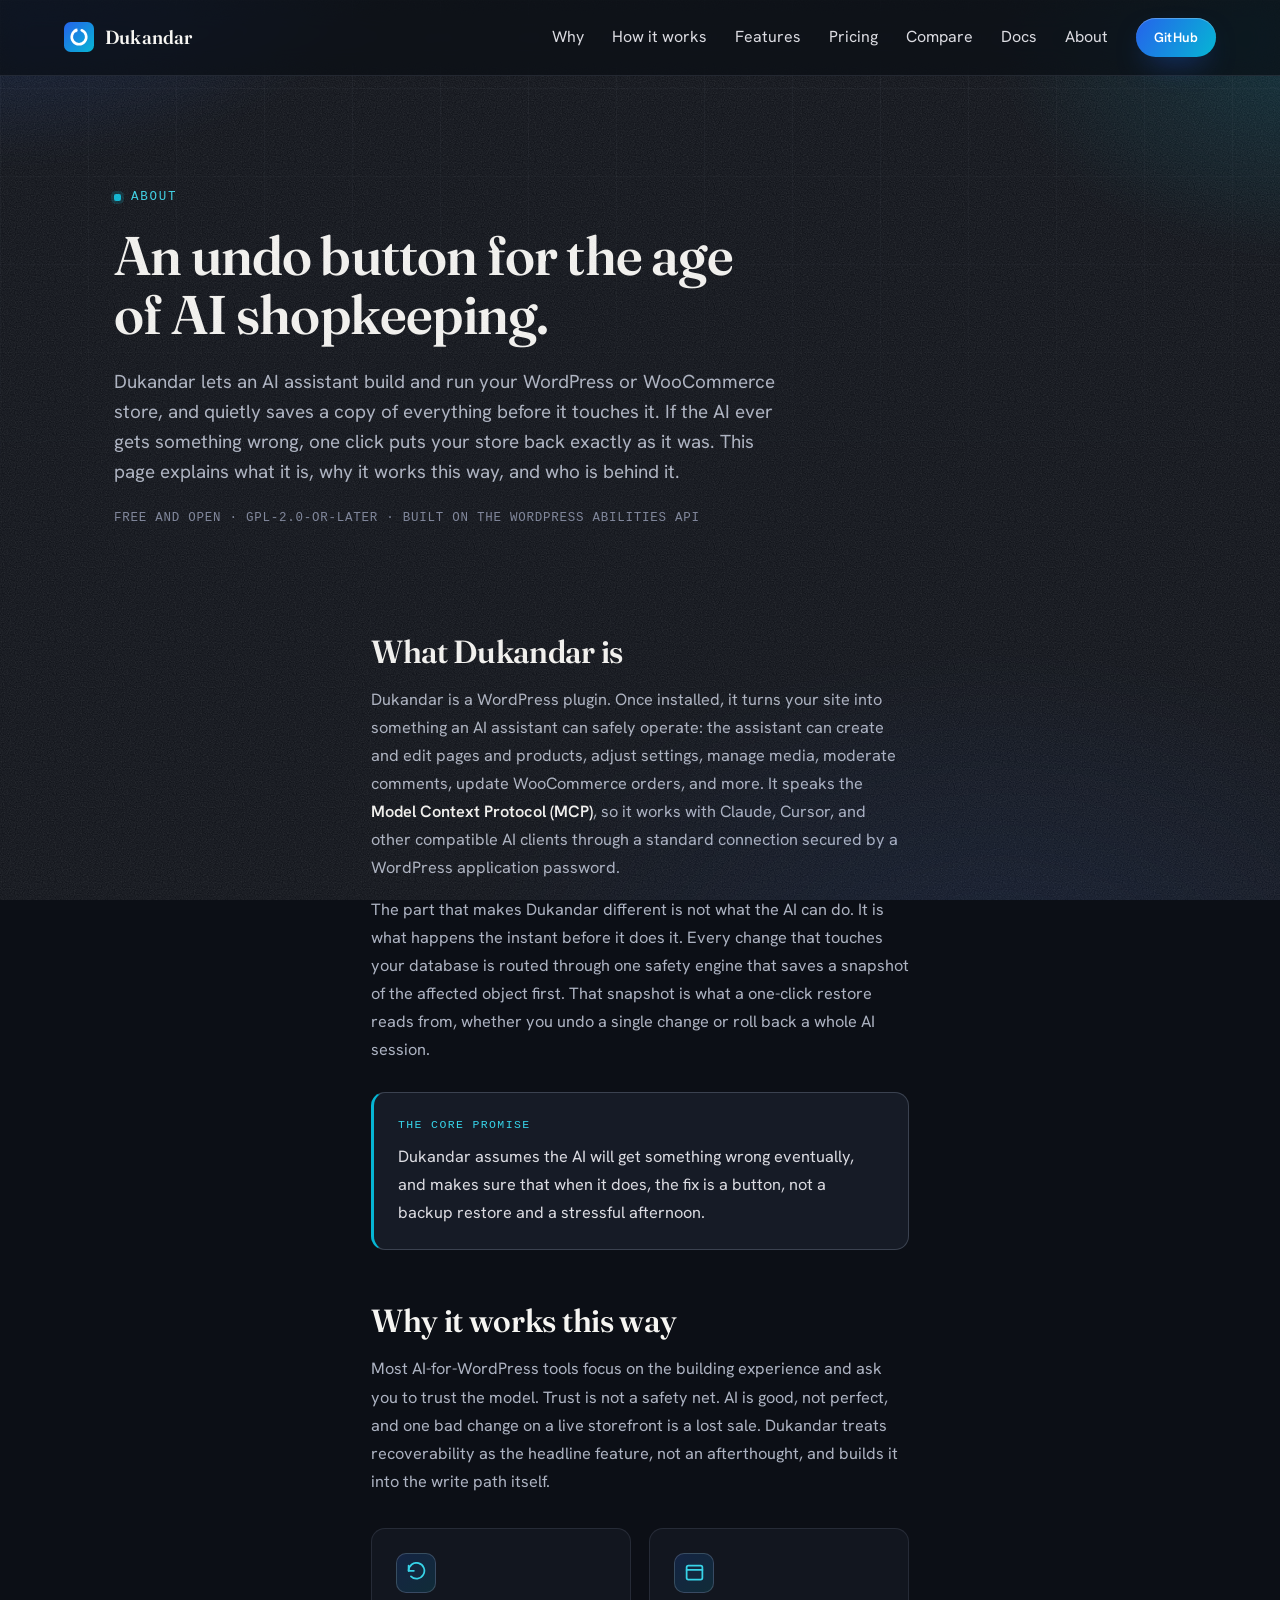
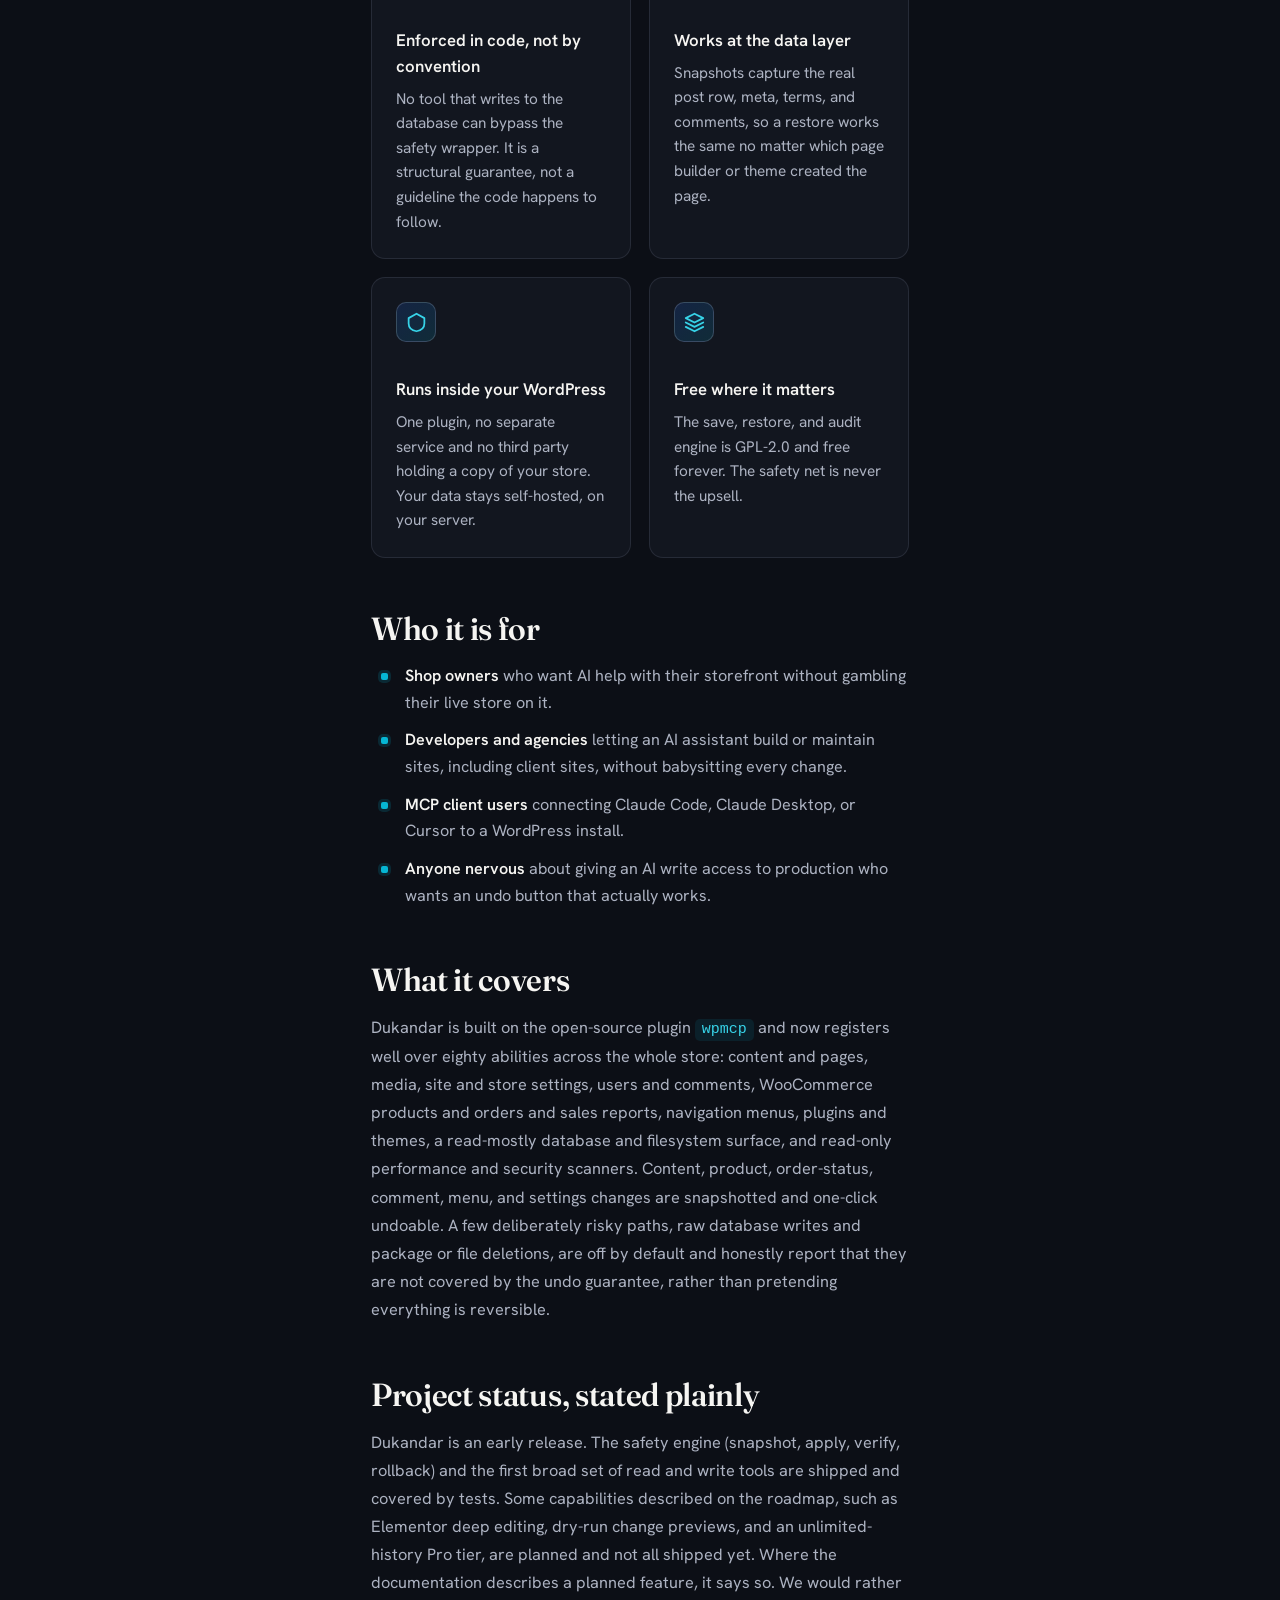
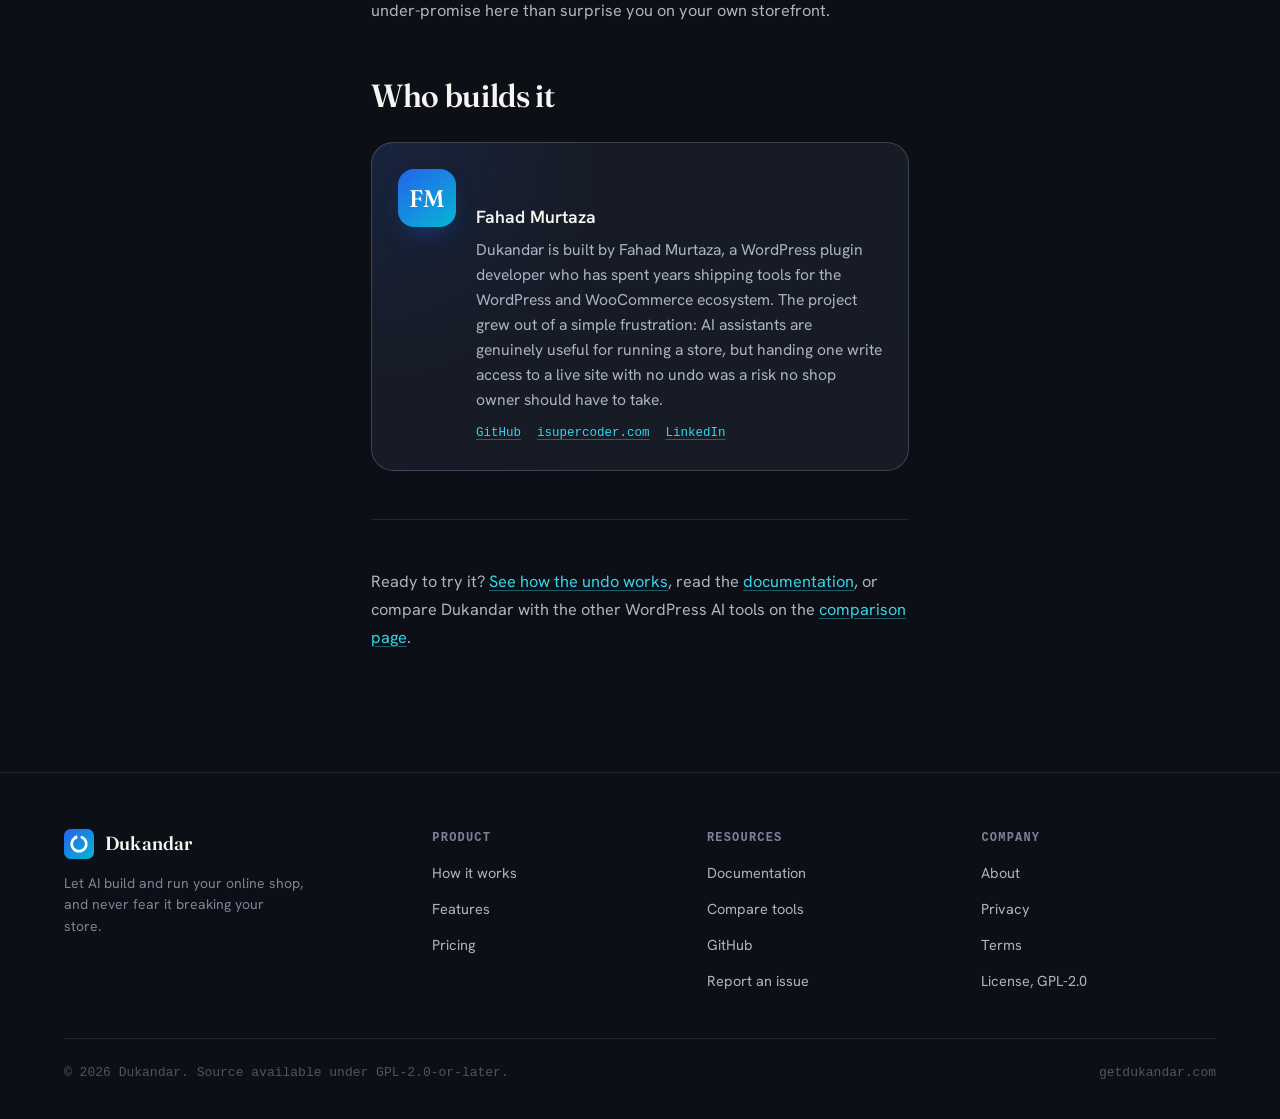
==== about.html @ f00daf23 "feat(site): favicons, og-image, about page, brand og template, per-page meta" ====
<!doctype html>
<html lang="en">
<head>
<meta charset="utf-8">
<meta name="viewport" content="width=device-width, initial-scale=1">
<meta name="author" content="Fahad Murtaza">

<!-- SEO -->
<title>About Dukandar: an undoable AI assistant for WordPress and WooCommerce</title>
<meta name="description" content="What Dukandar is, why it exists, and who builds it. Dukandar lets an AI assistant run your WordPress or WooCommerce store while saving a copy of everything before it changes, so any change can be undone with one click.">
<meta name="keywords" content="about Dukandar, wpmcp, Fahad Murtaza, safe AI for WordPress, WooCommerce AI plugin, MCP WordPress, undoable AI changes">
<link rel="canonical" href="https://getdukandar.com/about.html">

<!-- Favicons -->
<link rel="icon" href="/favicon.svg" type="image/svg+xml">
<link rel="icon" type="image/png" sizes="32x32" href="/favicon-32.png">
<link rel="icon" href="/favicon.ico" sizes="any">
<link rel="apple-touch-icon" href="/apple-touch-icon.png">
<meta name="theme-color" content="#0c0f16">

<!-- Open Graph -->
<meta property="og:type" content="website">
<meta property="og:url" content="https://getdukandar.com/about.html">
<meta property="og:title" content="About Dukandar">
<meta property="og:description" content="What Dukandar is, why it exists, and who builds it. An AI assistant for WordPress and WooCommerce with a one-click undo built into the core.">
<meta property="og:image" content="https://getdukandar.com/og-image.png">
<meta property="og:image:secure_url" content="https://getdukandar.com/og-image.png">
<meta property="og:image:width" content="1200">
<meta property="og:image:height" content="630">
<meta property="og:image:type" content="image/png">
<meta property="og:image:alt" content="Dukandar, let AI run your shop and undo anything it breaks">
<meta property="og:site_name" content="Dukandar">
<meta property="og:locale" content="en_US">

<!-- Twitter Card -->
<meta name="twitter:card" content="summary_large_image">
<meta name="twitter:title" content="About Dukandar">
<meta name="twitter:description" content="An AI assistant for WordPress and WooCommerce with a one-click undo built into the core. Free and open, GPL-2.0.">
<meta name="twitter:image" content="https://getdukandar.com/og-image.png">
<meta name="twitter:image:alt" content="About Dukandar">

<link rel="stylesheet" href="assets/css/fonts.css">
<link rel="stylesheet" href="assets/css/brand.css">
<link rel="stylesheet" href="assets/css/base.css">
<link rel="stylesheet" href="assets/css/site.css">
<link rel="stylesheet" href="assets/css/pages.css">
<link rel="stylesheet" href="assets/css/logo.css">
</head>
<body>
<a class="skip-link" href="#main">Skip to content</a>
<div class="atmosphere" aria-hidden="true"><div class="grid-overlay"></div></div>

<header class="site-header">
  <div class="site-header-inner">
    <a class="brand-mark logo-animated" href="index.html" aria-label="Dukandar home">
      <svg class="logo-mark" viewBox="0 0 256 256" fill="none" xmlns="http://www.w3.org/2000/svg" role="img" aria-hidden="true">
        <defs>
          <linearGradient id="hmarkA" x1="0" y1="0" x2="256" y2="256" gradientUnits="userSpaceOnUse">
            <stop offset="0" stop-color="#2563EB"/>
            <stop offset="1" stop-color="#06B6D4"/>
          </linearGradient>
        </defs>
        <rect width="256" height="256" rx="56" fill="url(#hmarkA)"/>
        <g class="logo-ring" stroke="#FFFFFF" stroke-width="22" stroke-linecap="round" fill="none">
          <path d="M151.2 70.5 A62 62 0 1 1 104.8 70.5"/>
        </g>
        <path class="logo-arrow" d="M80 70.5 L110 52 L110 89 Z" fill="#FFFFFF"/>
      </svg>
      <span data-brand-name>Dukandar</span>
    </a>

    <button class="nav-toggle" aria-label="Toggle menu" aria-expanded="false">
      <svg viewBox="0 0 24 24" fill="none" stroke="currentColor" stroke-width="2" stroke-linecap="round"><path d="M3 6h18M3 12h18M3 18h18"/></svg>
    </button>

    <nav class="nav-links" aria-label="Primary">
      <a href="index.html#problem">Why</a>
      <a href="index.html#how-it-works">How it works</a>
      <a href="index.html#features">Features</a>
      <a href="index.html#pricing">Pricing</a>
      <a href="dukandar-vs-other-wp-mcp-tools.html">Compare</a>
      <a href="docs.html">Docs</a>
      <a href="about.html" aria-current="page">About</a>
      <a class="btn btn-primary btn-sm" href="https://github.com/fahdi/wpmcp" data-brand-github>GitHub</a>
    </nav>
  </div>
</header>

<main id="main">
  <div class="page-hero">
    <span class="eyebrow">About</span>
    <h1>An undo button for the age of AI shopkeeping.</h1>
    <p class="lede">Dukandar lets an AI assistant build and run your WordPress or WooCommerce store, and quietly saves a copy of everything before it touches it. If the AI ever gets something wrong, one click puts your store back exactly as it was. This page explains what it is, why it works this way, and who is behind it.</p>
    <p class="meta">Free and open &middot; GPL-2.0-or-later &middot; Built on the WordPress Abilities API</p>
  </div>

  <div class="prose">
    <h2>What Dukandar is</h2>
    <p>Dukandar is a WordPress plugin. Once installed, it turns your site into something an AI assistant can safely operate: the assistant can create and edit pages and products, adjust settings, manage media, moderate comments, update WooCommerce orders, and more. It speaks the <strong>Model Context Protocol (MCP)</strong>, so it works with Claude, Cursor, and other compatible AI clients through a standard connection secured by a WordPress application password.</p>
    <p>The part that makes Dukandar different is not what the AI can do. It is what happens the instant before it does it. Every change that touches your database is routed through one safety engine that saves a snapshot of the affected object first. That snapshot is what a one-click restore reads from, whether you undo a single change or roll back a whole AI session.</p>

    <div class="callout">
      <p class="callout-label">The core promise</p>
      <p>Dukandar assumes the AI will get something wrong eventually, and makes sure that when it does, the fix is a button, not a backup restore and a stressful afternoon.</p>
    </div>

    <h2>Why it works this way</h2>
    <p>Most AI-for-WordPress tools focus on the building experience and ask you to trust the model. Trust is not a safety net. AI is good, not perfect, and one bad change on a live storefront is a lost sale. Dukandar treats recoverability as the headline feature, not an afterthought, and builds it into the write path itself.</p>

    <div class="about-cards">
      <article class="about-card">
        <div class="ac-icon"><svg viewBox="0 0 24 24" fill="none" stroke="currentColor" stroke-width="2" stroke-linecap="round" stroke-linejoin="round"><path d="M3 10a9 9 0 1 1 2.64 6.36"/><path d="M3 4v6h6"/></svg></div>
        <h3>Enforced in code, not by convention</h3>
        <p>No tool that writes to the database can bypass the safety wrapper. It is a structural guarantee, not a guideline the code happens to follow.</p>
      </article>
      <article class="about-card">
        <div class="ac-icon"><svg viewBox="0 0 24 24" fill="none" stroke="currentColor" stroke-width="2" stroke-linecap="round" stroke-linejoin="round"><rect x="3" y="4" width="18" height="16" rx="2"/><path d="M3 9h18"/></svg></div>
        <h3>Works at the data layer</h3>
        <p>Snapshots capture the real post row, meta, terms, and comments, so a restore works the same no matter which page builder or theme created the page.</p>
      </article>
      <article class="about-card">
        <div class="ac-icon"><svg viewBox="0 0 24 24" fill="none" stroke="currentColor" stroke-width="2" stroke-linecap="round" stroke-linejoin="round"><path d="M12 2 3 7v6c0 5 4 8 9 9 5-1 9-4 9-9V7z"/></svg></div>
        <h3>Runs inside your WordPress</h3>
        <p>One plugin, no separate service and no third party holding a copy of your store. Your data stays self-hosted, on your server.</p>
      </article>
      <article class="about-card">
        <div class="ac-icon"><svg viewBox="0 0 24 24" fill="none" stroke="currentColor" stroke-width="2" stroke-linecap="round" stroke-linejoin="round"><path d="M12 2 2 7l10 5 10-5-10-5z"/><path d="M2 17l10 5 10-5"/><path d="M2 12l10 5 10-5"/></svg></div>
        <h3>Free where it matters</h3>
        <p>The save, restore, and audit engine is GPL-2.0 and free forever. The safety net is never the upsell.</p>
      </article>
    </div>

    <h2>Who it is for</h2>
    <ul class="bullets">
      <li><strong>Shop owners</strong> who want AI help with their storefront without gambling their live store on it.</li>
      <li><strong>Developers and agencies</strong> letting an AI assistant build or maintain sites, including client sites, without babysitting every change.</li>
      <li><strong>MCP client users</strong> connecting Claude Code, Claude Desktop, or Cursor to a WordPress install.</li>
      <li><strong>Anyone nervous</strong> about giving an AI write access to production who wants an undo button that actually works.</li>
    </ul>

    <h2>What it covers</h2>
    <p>Dukandar is built on the open-source plugin <code data-brand-plugin-slug>wpmcp</code> and now registers well over eighty abilities across the whole store: content and pages, media, site and store settings, users and comments, WooCommerce products and orders and sales reports, navigation menus, plugins and themes, a read-mostly database and filesystem surface, and read-only performance and security scanners. Content, product, order-status, comment, menu, and settings changes are snapshotted and one-click undoable. A few deliberately risky paths, raw database writes and package or file deletions, are off by default and honestly report that they are not covered by the undo guarantee, rather than pretending everything is reversible.</p>

    <h2>Project status, stated plainly</h2>
    <p>Dukandar is an early release. The safety engine (snapshot, apply, verify, rollback) and the first broad set of read and write tools are shipped and covered by tests. Some capabilities described on the roadmap, such as Elementor deep editing, dry-run change previews, and an unlimited-history Pro tier, are planned and not all shipped yet. Where the documentation describes a planned feature, it says so. We would rather under-promise here than surprise you on your own storefront.</p>

    <h2>Who builds it</h2>
    <div class="author-block">
      <div class="author-avatar" aria-hidden="true">FM</div>
      <div>
        <h3>Fahad Murtaza</h3>
        <p>Dukandar is built by Fahad Murtaza, a WordPress plugin developer who has spent years shipping tools for the WordPress and WooCommerce ecosystem. The project grew out of a simple frustration: AI assistants are genuinely useful for running a store, but handing one write access to a live site with no undo was a risk no shop owner should have to take.</p>
        <div class="author-links">
          <a href="https://github.com/fahdi" rel="noopener">GitHub</a>
          <a href="https://isupercoder.com" rel="noopener">isupercoder.com</a>
          <a href="https://www.linkedin.com/in/fahadmurtaza/" rel="noopener">LinkedIn</a>
        </div>
      </div>
    </div>

    <hr>
    <p>Ready to try it? <a href="index.html">See how the undo works</a>, read the <a href="docs.html">documentation</a>, or compare Dukandar with the other WordPress AI tools on the <a href="dukandar-vs-other-wp-mcp-tools.html">comparison page</a>.</p>
  </div>
</main>

<footer class="site-footer">
  <div class="footer-grid">
    <div class="footer-brand">
      <a class="brand-mark logo-animated logo-static-in" href="index.html">
        <svg class="logo-mark" viewBox="0 0 256 256" fill="none" xmlns="http://www.w3.org/2000/svg" aria-hidden="true">
          <defs>
            <linearGradient id="fmarkA" x1="0" y1="0" x2="256" y2="256" gradientUnits="userSpaceOnUse">
              <stop offset="0" stop-color="#2563EB"/>
              <stop offset="1" stop-color="#06B6D4"/>
            </linearGradient>
          </defs>
          <rect width="256" height="256" rx="56" fill="url(#fmarkA)"/>
          <g class="logo-ring" stroke="#FFFFFF" stroke-width="22" stroke-linecap="round" fill="none">
            <path d="M151.2 70.5 A62 62 0 1 1 104.8 70.5"/>
          </g>
          <path class="logo-arrow" d="M80 70.5 L110 52 L110 89 Z" fill="#FFFFFF"/>
        </svg>
        <span data-brand-name>Dukandar</span>
      </a>
      <p>Let AI build and run your online shop, and never fear it breaking your store.</p>
    </div>
    <div class="footer-col">
      <h4>Product</h4>
      <ul>
        <li><a href="index.html#how-it-works">How it works</a></li>
        <li><a href="index.html#features">Features</a></li>
        <li><a href="index.html#pricing">Pricing</a></li>
      </ul>
    </div>
    <div class="footer-col">
      <h4>Resources</h4>
      <ul>
        <li><a href="docs.html">Documentation</a></li>
        <li><a href="dukandar-vs-other-wp-mcp-tools.html">Compare tools</a></li>
        <li><a href="https://github.com/fahdi/wpmcp" data-brand-github>GitHub</a></li>
        <li><a href="https://github.com/fahdi/wpmcp" data-brand-github>Report an issue</a></li>
      </ul>
    </div>
    <div class="footer-col">
      <h4>Company</h4>
      <ul>
        <li><a href="about.html" aria-current="page">About</a></li>
        <li><a href="privacy.html">Privacy</a></li>
        <li><a href="terms.html">Terms</a></li>
        <li><a href="https://github.com/fahdi/wpmcp/blob/main/LICENSE">License, GPL-2.0</a></li>
      </ul>
    </div>
  </div>
  <div class="footer-bottom">
    <span>&copy; <span data-year>2026</span> <span data-brand-name>Dukandar</span>. Source available under GPL-2.0-or-later.</span>
    <span data-brand-domain>getdukandar.com</span>
  </div>
</footer>

<script src="assets/js/brand.js"></script>
<script src="assets/js/main.js"></script>
</body>
</html>
---- assets/css/fonts.css ----
/* ==========================================================================
   SELF-HOSTED WEBFONTS, embedded as base64 woff2, zero external requests.
   Subsetted to the exact glyphs used across index.html, docs.html, docs/*.md.
   Source: Fraunces + Hanken Grotesk, SIL Open Font License 1.1 (google/fonts).
   ========================================================================== */

@font-face {
  font-family: "Fraunces Disp";
  font-weight: 500;
  font-style: normal;
  font-display: swap;
  src: url("[data-uri]") format("woff2");
}

@font-face {
  font-family: "Fraunces Disp";
  font-weight: 600;
  font-style: normal;
  font-display: swap;
  src: url("[data-uri]") format("woff2");
}

@font-face {
  font-family: "Hanken Grotesk";
  font-weight: 400;
  font-style: normal;
  font-display: swap;
  src: url("[data-uri]") format("woff2");
}

@font-face {
  font-family: "Hanken Grotesk";
  font-weight: 600;
  font-style: normal;
  font-display: swap;
  src: url("[data-uri]") format("woff2");
}

@font-face {
  font-family: "Hanken Grotesk";
  font-weight: 700;
  font-style: normal;
  font-display: swap;
  src: url("[data-uri]") format("woff2");
}
---- assets/css/brand.css ----
/* ==========================================================================
   BRAND TOKENS, mirrors assets/js/brand.js. Change palette/type here.
   ========================================================================== */

:root {
  /* Brand palette (from product icon) */
  --brand-primary: #2563eb;
  --brand-primary-soft: #4f7df0;
  --brand-accent: #06b6d4;
  --brand-accent-soft: #37d3e8;

  /* Dark background system, kept refined and trustworthy rather than a cold
     server-room black, so it reads welcoming to a shop owner, not just a
     developer. A faint warm undertone (not brown, just less blue-black). */
  --bg-void: #07080d;
  --bg-base: #0c0f16;
  --bg-raised: #12161f;
  --bg-panel: #161b26;
  --bg-panel-2: #1c222e;
  --hairline: rgba(160, 172, 194, 0.14);
  --hairline-strong: rgba(160, 172, 194, 0.27);

  /* Text, warmed a shade off pure blue-gray for friendlier reading */
  --ink-000: #f6f5f2;
  --ink-100: #dcdce2;
  --ink-300: #adb3c2;
  --ink-500: #7c8399;
  --ink-700: #4e5567;

  /* Signal colors, slightly warmer/friendlier than clinical status-light hues */
  --signal-ok: #3ddc9b;
  --signal-warn: #f2b23e;
  --signal-danger: #f16a72;

  /* Type. No CDNs, no Google Fonts <link>, ever, this stays a strict-CSP,
     offline-safe, zero-network-call site. Fraunces and Hanken Grotesk are
     self-hosted instead: subsetted to the exact glyphs this site uses,
     converted to woff2, and inlined as base64 data URIs in fonts.css, so
     there is still no external request, just bytes shipped with the page.
     Display copy gets Fraunces (a warm, editorial serif with real
     character, the antidote to another Playfair/Inter pairing); UI copy
     gets Hanken Grotesk (humanist, confident, a little wider than the
     default-grotesk crowd); code/data keeps a real system monospace,
     a webfont buys nothing there and only adds weight. */
  --font-display: "Fraunces Disp", "Iowan Old Style", "Palatino Linotype", Palatino, Georgia, serif;
  --font-sans: "Hanken Grotesk", "Charter", "Segoe UI Semibold", "Segoe UI", -apple-system, BlinkMacSystemFont, sans-serif;
  --font-mono: "SFMono-Regular", "Berkeley Mono", Consolas, "Liberation Mono", Menlo, monospace;

  /* Rhythm */
  --radius-sm: 8px;
  --radius-md: 14px;
  --radius-lg: 22px;
  --container: 1180px;
  --edge: clamp(20px, 5vw, 64px);

  /* Motion */
  --ease-out: cubic-bezier(0.16, 1, 0.3, 1);
  --ease-spring: cubic-bezier(0.34, 1.56, 0.64, 1);
  --dur-fast: 180ms;
  --dur-med: 420ms;
  --dur-slow: 900ms;
}

@media (prefers-reduced-motion: reduce) {
  :root {
    --dur-fast: 0ms;
    --dur-med: 0ms;
    --dur-slow: 0ms;
  }
}
---- assets/css/base.css ----
/* ==========================================================================
   RESET + PRIMITIVES
   ========================================================================== */

*, *::before, *::after { box-sizing: border-box; }
html { -webkit-text-size-adjust: 100%; scroll-behavior: smooth; overflow-x: hidden; }
@media (prefers-reduced-motion: reduce) {
  html { scroll-behavior: auto; }
}

body {
  margin: 0;
  background: var(--bg-base);
  color: var(--ink-100);
  font-family: var(--font-sans);
  font-size: 16px;
  line-height: 1.55;
  -webkit-font-smoothing: antialiased;
  text-rendering: optimizeLegibility;
  overflow-x: hidden;
}

img, svg { display: block; max-width: 100%; }

a {
  color: inherit;
  text-decoration: none;
}

button {
  font: inherit;
  color: inherit;
  background: none;
  border: none;
  cursor: pointer;
}

ul, ol { margin: 0; padding: 0; list-style: none; }
p { margin: 0; }
h1, h2, h3, h4 { margin: 0; font-weight: 600; }

::selection {
  background: var(--brand-primary);
  color: var(--ink-000);
}

:focus-visible {
  outline: 2px solid var(--brand-accent-soft);
  outline-offset: 3px;
  border-radius: 4px;
}

/* Skip link */
.skip-link {
  position: absolute;
  left: -9999px;
  top: 0;
  background: var(--brand-primary);
  color: #fff;
  padding: 12px 20px;
  z-index: 999;
  border-radius: 0 0 8px 0;
}
.skip-link:focus {
  left: 0;
}

/* ==========================================================================
   BACKGROUND ATMOSPHERE, grain and gradient mesh, no external assets
   ========================================================================== */

.atmosphere {
  position: fixed;
  inset: 0;
  z-index: 0;
  pointer-events: none;
  overflow: hidden;
}

.atmosphere::before {
  /* gradient mesh */
  content: "";
  position: absolute;
  inset: -20%;
  background:
    radial-gradient(38% 32% at 14% 8%, rgba(37, 99, 235, 0.24), transparent 60%),
    radial-gradient(30% 28% at 88% 18%, rgba(6, 182, 212, 0.16), transparent 60%),
    radial-gradient(46% 40% at 70% 92%, rgba(37, 99, 235, 0.10), transparent 65%);
  filter: blur(10px);
}

.atmosphere::after {
  /* film grain via inline SVG noise, tiled */
  content: "";
  position: absolute;
  inset: 0;
  opacity: 0.5;
  mix-blend-mode: overlay;
  background-image: url("data:image/svg+xml;utf8,<svg xmlns='http://www.w3.org/2000/svg' width='120' height='120'><filter id='n'><feTurbulence type='fractalNoise' baseFrequency='0.85' numOctaves='2' stitchTiles='stitch'/><feColorMatrix type='saturate' values='0'/></filter><rect width='100%25' height='100%25' filter='url(%23n)' opacity='0.35'/></svg>");
  background-size: 120px 120px;
}

.grid-overlay {
  position: absolute;
  inset: 0;
  background-image:
    linear-gradient(to right, var(--hairline) 1px, transparent 1px),
    linear-gradient(to bottom, var(--hairline) 1px, transparent 1px);
  background-size: 88px 88px;
  mask-image: linear-gradient(to bottom, rgba(0,0,0,0.7) 0%, transparent 62%);
  opacity: 0.5;
}

/* ==========================================================================
   LAYOUT PRIMITIVES
   ========================================================================== */

.wrap {
  max-width: var(--container);
  margin-inline: auto;
  padding-inline: var(--edge);
  position: relative;
  z-index: 1;
}

section {
  position: relative;
  z-index: 1;
}

.eyebrow {
  display: inline-flex;
  align-items: center;
  gap: 10px;
  font-family: var(--font-mono);
  font-size: 12.5px;
  letter-spacing: 0.14em;
  text-transform: uppercase;
  color: var(--brand-accent-soft);
}

.eyebrow::before {
  content: "";
  width: 7px;
  height: 7px;
  border-radius: 2px;
  background: var(--brand-accent);
  box-shadow: 0 0 0 3px rgba(6, 182, 212, 0.18);
}

.text-gradient {
  background: linear-gradient(100deg, var(--brand-primary-soft), var(--brand-accent-soft) 70%);
  -webkit-background-clip: text;
  background-clip: text;
  color: transparent;
}

/* ==========================================================================
   BUTTONS
   ========================================================================== */

.btn {
  display: inline-flex;
  align-items: center;
  gap: 10px;
  padding: 13px 24px;
  border-radius: 999px;
  font-weight: 600;
  font-size: 15px;
  letter-spacing: 0.01em;
  transition: transform var(--dur-fast) var(--ease-out), box-shadow var(--dur-fast) var(--ease-out), background var(--dur-fast) var(--ease-out), border-color var(--dur-fast) var(--ease-out);
  white-space: nowrap;
}

.btn-primary {
  background: linear-gradient(120deg, var(--brand-primary), var(--brand-accent));
  color: #fff;
  box-shadow: 0 1px 0 rgba(255,255,255,0.25) inset, 0 12px 30px -12px rgba(37, 99, 235, 0.65);
}
.btn-primary:hover {
  transform: translateY(-2px);
  box-shadow: 0 1px 0 rgba(255,255,255,0.3) inset, 0 18px 36px -12px rgba(6, 182, 212, 0.55);
}
.btn-primary:active { transform: translateY(0); }

.btn-ghost {
  background: rgba(255,255,255,0.03);
  border: 1px solid var(--hairline-strong);
  color: var(--ink-100);
}
.btn-ghost:hover {
  border-color: var(--brand-accent-soft);
  background: rgba(6, 182, 212, 0.06);
  transform: translateY(-2px);
}

.btn-sm { padding: 9px 18px; font-size: 13.5px; }

/* ==========================================================================
   CODE / MONO CHROME
   ========================================================================== */

code, pre, .mono {
  font-family: var(--font-mono);
}

pre {
  margin: 0;
  padding: 20px 22px;
  background: var(--bg-void);
  border: 1px solid var(--hairline);
  border-radius: var(--radius-md);
  overflow-x: auto;
  font-size: 13.5px;
  line-height: 1.7;
  color: var(--ink-100);
  position: relative;
}

/* A soft fade on the trailing edge hints a long command scrolls further,
   instead of letting it look simply cut off at the card's edge. Purely
   decorative and non-interactive, so it can't block the real scroll. */
pre.is-scrollable-hint::after {
  content: "";
  position: absolute;
  top: 1px; right: 1px; bottom: 1px;
  width: 28px;
  border-radius: 0 var(--radius-md) var(--radius-md) 0;
  background: linear-gradient(to right, transparent, var(--bg-void) 78%);
  pointer-events: none;
}

code {
  font-size: 0.92em;
}

:not(pre) > code {
  background: rgba(6, 182, 212, 0.1);
  color: var(--brand-accent-soft);
  padding: 0.15em 0.45em;
  border-radius: 5px;
}

/* ==========================================================================
   SCROLLBAR (webkit), subtle, on-brand
   ========================================================================== */

::-webkit-scrollbar { width: 11px; height: 11px; }
::-webkit-scrollbar-track { background: var(--bg-base); }
::-webkit-scrollbar-thumb {
  background: var(--bg-panel-2);
  border-radius: 8px;
  border: 2px solid var(--bg-base);
}
::-webkit-scrollbar-thumb:hover { background: var(--brand-primary); }

/* ==========================================================================
   UTILITIES
   ========================================================================== */

@media (max-width: 640px) {
  .hide-mobile { display: none; }
}

.visually-hidden {
  position: absolute;
  width: 1px;
  height: 1px;
  padding: 0;
  margin: -1px;
  overflow: hidden;
  clip: rect(0, 0, 0, 0);
  white-space: nowrap;
  border: 0;
}
---- assets/css/site.css ----
/* ==========================================================================
   SITE HEADER
   ========================================================================== */

.site-header {
  position: sticky;
  top: 0;
  z-index: 50;
  padding: 18px var(--edge);
  background: rgba(10, 14, 20, 0.72);
  backdrop-filter: blur(14px) saturate(140%);
  -webkit-backdrop-filter: blur(14px) saturate(140%);
  border-bottom: 1px solid var(--hairline);
}

.site-header-inner {
  max-width: var(--container);
  margin-inline: auto;
  display: flex;
  align-items: center;
  justify-content: space-between;
  gap: 24px;
}

.brand-mark {
  display: flex;
  align-items: center;
  gap: 11px;
  font-family: var(--font-display);
  font-weight: 600;
  font-size: 19px;
  color: var(--ink-000);
  letter-spacing: 0.01em;
}

.brand-mark svg { width: 30px; height: 30px; flex-shrink: 0; }

.site-nav {
  display: flex;
  align-items: center;
  gap: 30px;
}

.site-nav a {
  font-size: 14.5px;
  color: var(--ink-300);
  transition: color var(--dur-fast) var(--ease-out);
  position: relative;
}

.site-nav a[aria-current="page"] { color: var(--ink-000); }

.site-nav a:not(.btn):hover { color: var(--ink-000); }

.site-nav a:not(.btn)::after {
  content: "";
  position: absolute;
  left: 0; right: 0; bottom: -7px;
  height: 2px;
  background: linear-gradient(90deg, var(--brand-primary), var(--brand-accent));
  transform: scaleX(0);
  transform-origin: left;
  transition: transform var(--dur-fast) var(--ease-out);
}
.site-nav a:not(.btn):hover::after { transform: scaleX(1); }

.nav-links { display: flex; align-items: center; gap: 28px; }

.nav-toggle {
  display: none;
  padding: 8px;
}
.nav-toggle svg { width: 22px; height: 22px; }

@media (max-width: 760px) {
  .nav-toggle { display: inline-flex; }

  /* backdrop-filter on .site-header creates a containing block for any
     fixed-position descendant, which would otherwise collapse this panel
     to the header's own (tiny) box instead of the full viewport below it.
     Dropping the blur only at this breakpoint, while the mobile panel is
     open, keeps .nav-links truly viewport-fixed and fully opaque. */
  .site-header:has(.nav-links.is-open),
  .site-header.nav-is-open {
    backdrop-filter: none;
    -webkit-backdrop-filter: none;
    background: var(--bg-base);
  }

  .nav-links {
    position: fixed;
    inset: 66px 0 0 0;
    background: var(--bg-base);
    flex-direction: column;
    align-items: flex-start;
    padding: 32px var(--edge);
    gap: 26px;
    transform: translateY(-8px);
    opacity: 0;
    pointer-events: none;
    transition: opacity var(--dur-fast) var(--ease-out), transform var(--dur-fast) var(--ease-out);
    border-bottom: 1px solid var(--hairline);
    z-index: 60;
  }
  .nav-links.is-open {
    transform: translateY(0);
    opacity: 1;
    pointer-events: auto;
  }
  .nav-links a { font-size: 18px; }
}

/* ==========================================================================
   FOOTER
   ========================================================================== */

.site-footer {
  border-top: 1px solid var(--hairline);
  padding: 56px var(--edge) 36px;
  margin-top: 120px;
}

.footer-grid {
  max-width: var(--container);
  margin-inline: auto;
  display: grid;
  grid-template-columns: 1.4fr 1fr 1fr 1fr;
  gap: 40px;
}

@media (max-width: 760px) {
  .footer-grid { grid-template-columns: 1fr 1fr; }
}

.footer-brand p {
  color: var(--ink-500);
  font-size: 14px;
  max-width: 30ch;
  margin-top: 14px;
}

.footer-col h4 {
  font-family: var(--font-mono);
  font-size: 12px;
  letter-spacing: 0.1em;
  text-transform: uppercase;
  color: var(--ink-500);
  margin-bottom: 14px;
}

.footer-col ul { display: flex; flex-direction: column; gap: 11px; }
.footer-col a {
  font-size: 14.5px;
  color: var(--ink-300);
  transition: color var(--dur-fast) var(--ease-out);
}
.footer-col a:hover { color: var(--brand-accent-soft); }

.footer-bottom {
  max-width: var(--container);
  margin: 44px auto 0;
  padding-top: 24px;
  border-top: 1px solid var(--hairline);
  display: flex;
  justify-content: space-between;
  flex-wrap: wrap;
  gap: 12px;
  font-size: 13px;
  color: var(--ink-700);
  font-family: var(--font-mono);
}
---- assets/css/pages.css ----
/* ==========================================================================
   CONTENT PAGES, shared styles for about / privacy / terms / comparison.
   Reuses brand tokens (brand.css) and section primitives (landing.css).
   ========================================================================== */

/* ---- Page hero, a compact version of the docs-hero rhythm ---- */
.page-hero {
  max-width: var(--container);
  margin: 0 auto;
  padding: clamp(64px, 9vw, 108px) var(--edge) clamp(24px, 4vw, 40px);
}

.page-hero .eyebrow { margin-bottom: 20px; }

.page-hero h1 {
  font-family: var(--font-display);
  font-size: clamp(2.1rem, 5vw, 3.4rem);
  line-height: 1.08;
  letter-spacing: -0.015em;
  color: var(--ink-000);
  max-width: 18ch;
}

.page-hero .lede {
  color: var(--ink-300);
  font-size: clamp(1.02rem, 2.2vw, 1.18rem);
  line-height: 1.6;
  margin-top: 22px;
  max-width: 62ch;
}

.page-hero .meta {
  margin-top: 22px;
  font-family: var(--font-mono);
  font-size: 12.5px;
  letter-spacing: 0.06em;
  color: var(--ink-500);
  text-transform: uppercase;
}

/* ---- Prose column, for legal + editorial content ---- */
.prose {
  max-width: 74ch;
  margin: 0 auto;
  padding: clamp(28px, 5vw, 56px) var(--edge) 0;
  color: var(--ink-100);
}

.prose.wide { max-width: var(--container); }

.prose h2 {
  font-family: var(--font-display);
  font-size: clamp(1.5rem, 3vw, 2rem);
  line-height: 1.16;
  color: var(--ink-000);
  letter-spacing: -0.01em;
  margin: 52px 0 16px;
  scroll-margin-top: 90px;
}

.prose h2:first-child { margin-top: 8px; }

.prose h3 {
  font-family: var(--font-sans);
  font-size: 1.16rem;
  color: var(--ink-000);
  margin: 34px 0 10px;
}

.prose p {
  color: var(--ink-300);
  font-size: 1.02rem;
  line-height: 1.72;
  margin: 14px 0;
}

.prose ul.bullets,
.prose ol.numbered {
  margin: 16px 0;
  padding-left: 4px;
  display: flex;
  flex-direction: column;
  gap: 11px;
}

.prose ul.bullets li,
.prose ol.numbered li {
  position: relative;
  padding-left: 30px;
  color: var(--ink-300);
  line-height: 1.65;
  font-size: 1.01rem;
}

.prose ul.bullets li::before {
  content: "";
  position: absolute;
  left: 6px;
  top: 0.62em;
  width: 7px;
  height: 7px;
  border-radius: 2px;
  background: var(--brand-accent);
  box-shadow: 0 0 0 3px rgba(6, 182, 212, 0.16);
}

.prose ol.numbered { counter-reset: n; }
.prose ol.numbered li { counter-increment: n; }
.prose ol.numbered li::before {
  content: counter(n);
  position: absolute;
  left: 0;
  top: 0.05em;
  width: 20px;
  height: 20px;
  border-radius: 6px;
  font-family: var(--font-mono);
  font-size: 11px;
  display: grid;
  place-items: center;
  color: var(--brand-accent-soft);
  background: rgba(6, 182, 212, 0.1);
  border: 1px solid rgba(6, 182, 212, 0.28);
}

.prose a:not(.btn) {
  color: var(--brand-accent-soft);
  text-decoration: underline;
  text-underline-offset: 3px;
  text-decoration-color: rgba(55, 211, 232, 0.4);
  transition: text-decoration-color var(--dur-fast) var(--ease-out);
}
.prose a:not(.btn):hover { text-decoration-color: var(--brand-accent-soft); }

.prose strong { color: var(--ink-000); font-weight: 600; }

.prose hr {
  border: 0;
  border-top: 1px solid var(--hairline);
  margin: 48px 0;
}

/* Callout card, for the honesty note / key promise blocks */
.callout {
  margin: 28px 0;
  padding: 22px 24px;
  border-radius: var(--radius-md);
  background: var(--bg-panel);
  border: 1px solid var(--hairline-strong);
  border-left: 3px solid var(--brand-accent);
}
.callout p { margin: 8px 0 0; color: var(--ink-100); }
.callout p:first-child { margin-top: 0; }
.callout .callout-label {
  font-family: var(--font-mono);
  font-size: 11.5px;
  letter-spacing: 0.12em;
  text-transform: uppercase;
  color: var(--brand-accent-soft);
}

/* ---- About: value cards + author block ---- */
.about-cards {
  display: grid;
  grid-template-columns: repeat(auto-fit, minmax(240px, 1fr));
  gap: 18px;
  margin: 32px 0;
}
.about-card {
  padding: 24px;
  border-radius: var(--radius-md);
  background: var(--bg-raised);
  border: 1px solid var(--hairline);
}
.about-card .ac-icon {
  width: 40px; height: 40px;
  border-radius: 10px;
  display: grid; place-items: center;
  background: linear-gradient(140deg, rgba(37,99,235,0.18), rgba(6,182,212,0.14));
  border: 1px solid var(--hairline-strong);
  color: var(--brand-accent-soft);
  margin-bottom: 16px;
}
.about-card .ac-icon svg { width: 21px; height: 21px; }
.about-card h3 { font-family: var(--font-sans); font-size: 1.05rem; color: var(--ink-000); margin-bottom: 8px; }
.about-card p { color: var(--ink-300); font-size: 0.96rem; line-height: 1.6; margin: 0; }

.author-block {
  display: flex;
  gap: 20px;
  align-items: flex-start;
  padding: 26px;
  border-radius: var(--radius-lg);
  background:
    radial-gradient(70% 120% at 0% 0%, rgba(37,99,235,0.12), transparent 60%),
    var(--bg-panel);
  border: 1px solid var(--hairline-strong);
  margin: 28px 0;
}
.author-avatar {
  flex-shrink: 0;
  width: 58px; height: 58px;
  border-radius: 16px;
  display: grid; place-items: center;
  font-family: var(--font-display);
  font-size: 24px;
  color: #fff;
  background: linear-gradient(140deg, var(--brand-primary), var(--brand-accent));
  box-shadow: 0 12px 26px -12px rgba(37,99,235,0.6);
}
.author-block h3 { font-family: var(--font-sans); color: var(--ink-000); font-size: 1.1rem; margin-bottom: 6px; }
.author-block p { margin: 0; color: var(--ink-300); font-size: 0.98rem; line-height: 1.6; }
.author-block .author-links { margin-top: 12px; display: flex; gap: 16px; flex-wrap: wrap; }
.author-block .author-links a { font-family: var(--font-mono); font-size: 12.5px; }

/* ==========================================================================
   COMPARISON PAGE
   ========================================================================== */

.cmp-table-wrap {
  overflow-x: auto;
  border: 1px solid var(--hairline);
  border-radius: var(--radius-md);
  background: var(--bg-raised);
  -webkit-overflow-scrolling: touch;
}

.cmp-table {
  width: 100%;
  min-width: 720px;
  border-collapse: collapse;
  font-size: 0.94rem;
}

.cmp-table thead th {
  text-align: left;
  padding: 18px 18px;
  font-family: var(--font-mono);
  font-size: 12px;
  letter-spacing: 0.06em;
  text-transform: uppercase;
  color: var(--ink-500);
  border-bottom: 1px solid var(--hairline-strong);
  background: rgba(255,255,255,0.015);
  vertical-align: bottom;
}

.cmp-table thead th.is-dukandar {
  color: var(--ink-000);
}
.cmp-table thead th.is-dukandar small {
  display: block;
  margin-top: 4px;
  font-family: var(--font-sans);
  font-size: 11px;
  letter-spacing: 0;
  text-transform: none;
  color: var(--brand-accent-soft);
}

.cmp-table tbody th {
  text-align: left;
  padding: 15px 18px;
  font-weight: 600;
  color: var(--ink-100);
  border-top: 1px solid var(--hairline);
  vertical-align: top;
  width: 26%;
}

.cmp-table tbody td {
  padding: 15px 18px;
  border-top: 1px solid var(--hairline);
  color: var(--ink-300);
  vertical-align: top;
  line-height: 1.5;
}

.cmp-table td.col-dukandar {
  color: var(--ink-100);
  background: linear-gradient(180deg, rgba(6,182,212,0.05), rgba(37,99,235,0.03));
  border-left: 1px solid var(--hairline-strong);
  border-right: 1px solid var(--hairline-strong);
}

.cmp-table tbody tr:last-child td,
.cmp-table tbody tr:last-child th { border-bottom: 1px solid var(--hairline); }

/* yes / partial / no marks */
.mark-yes, .mark-no, .mark-partial {
  display: inline-flex;
  align-items: center;
  gap: 8px;
  font-weight: 600;
  font-size: 0.9rem;
}
.mark-yes { color: var(--signal-ok); }
.mark-partial { color: var(--signal-warn); }
.mark-no { color: var(--ink-500); }
.mark-yes svg, .mark-no svg, .mark-partial svg { width: 16px; height: 16px; flex-shrink: 0; }

/* Contender intro cards */
.contenders {
  display: grid;
  grid-template-columns: repeat(auto-fit, minmax(230px, 1fr));
  gap: 16px;
  margin: 32px 0;
}
.contender {
  padding: 22px;
  border-radius: var(--radius-md);
  background: var(--bg-raised);
  border: 1px solid var(--hairline);
}
.contender.is-us {
  background:
    radial-gradient(80% 120% at 100% 0%, rgba(6,182,212,0.12), transparent 60%),
    var(--bg-panel);
  border-color: var(--hairline-strong);
}
.contender h3 { font-family: var(--font-sans); font-size: 1.05rem; color: var(--ink-000); margin-bottom: 4px; }
.contender .c-tag {
  font-family: var(--font-mono); font-size: 11px; letter-spacing: 0.08em;
  text-transform: uppercase; color: var(--ink-500); display: block; margin-bottom: 12px;
}
.contender.is-us .c-tag { color: var(--brand-accent-soft); }
.contender p { color: var(--ink-300); font-size: 0.95rem; line-height: 1.58; margin: 0; }

@media (max-width: 640px) {
  .author-block { flex-direction: column; gap: 14px; }
}
---- assets/css/logo.css ----
/* ==========================================================================
   ANIMATED LOGO MARK
   The rollback ring (a ~316deg arc, drawn with stroke) plus a triangular
   "play/rewind" arrowhead. On load, the ring sweeps on like it is being
   drawn by hand, then the arrowhead snaps into place, like the moment a
   restore completes. On hover, the whole glyph counter-rotates a notch,
   a small physical "undo" gesture. Everything here is opt-out under
   prefers-reduced-motion: reduce, handled at the bottom of this file.
   ========================================================================== */

.logo-mark .logo-ring path {
  stroke-dasharray: 344;
  stroke-dashoffset: 344;
  transform-origin: 128px 82px;
}

.logo-mark .logo-arrow {
  opacity: 0;
  transform-origin: 95px 70.5px;
  transform: scale(0.4) rotate(-50deg);
}

.logo-animated .logo-mark .logo-ring path {
  animation: logo-draw 1.05s var(--ease-out) 120ms forwards;
}

.logo-animated .logo-mark .logo-arrow {
  animation: logo-pop 0.5s var(--ease-spring) 980ms forwards;
}

@keyframes logo-draw {
  to { stroke-dashoffset: 0; }
}

@keyframes logo-pop {
  0%   { opacity: 0; transform: scale(0.4) rotate(-50deg); }
  60%  { opacity: 1; transform: scale(1.12) rotate(6deg); }
  100% { opacity: 1; transform: scale(1) rotate(0deg); }
}

/* Footer mark: already "seen" once at the top of the page, skip the
   draw-in and just render complete, but keep the hover gesture. */
.logo-static-in .logo-mark .logo-ring path {
  animation: none;
  stroke-dashoffset: 0;
}
.logo-static-in .logo-mark .logo-arrow {
  animation: none;
  opacity: 1;
  transform: scale(1) rotate(0deg);
}

/* Hover / focus: a quick, tactile "undo" counter-spin of the whole glyph. */
.logo-animated .logo-mark {
  transition: transform var(--dur-med) var(--ease-spring);
  transform-origin: 50% 50%;
}
.logo-animated:hover .logo-mark,
.logo-animated:focus-visible .logo-mark {
  transform: rotate(-24deg);
}

/* --- Hero treatment: a larger standalone mark above the eyebrow -------- */

.hero-logo {
  width: 60px;
  height: 60px;
  margin-bottom: 22px;
  filter: drop-shadow(0 10px 24px rgba(37, 99, 235, 0.35));
}
.hero-logo .logo-mark { width: 100%; height: 100%; }

@media (max-width: 980px) {
  .hero-logo { width: 52px; height: 52px; margin-bottom: 18px; }
}

/* --- Respect reduced motion: show the finished mark, no motion at all -- */

@media (prefers-reduced-motion: reduce) {
  .logo-mark .logo-ring path {
    stroke-dashoffset: 0;
    animation: none;
  }
  .logo-mark .logo-arrow {
    opacity: 1;
    transform: scale(1) rotate(0deg);
    animation: none;
  }
  .logo-animated:hover .logo-mark,
  .logo-animated:focus-visible .logo-mark {
    transform: none;
  }
}
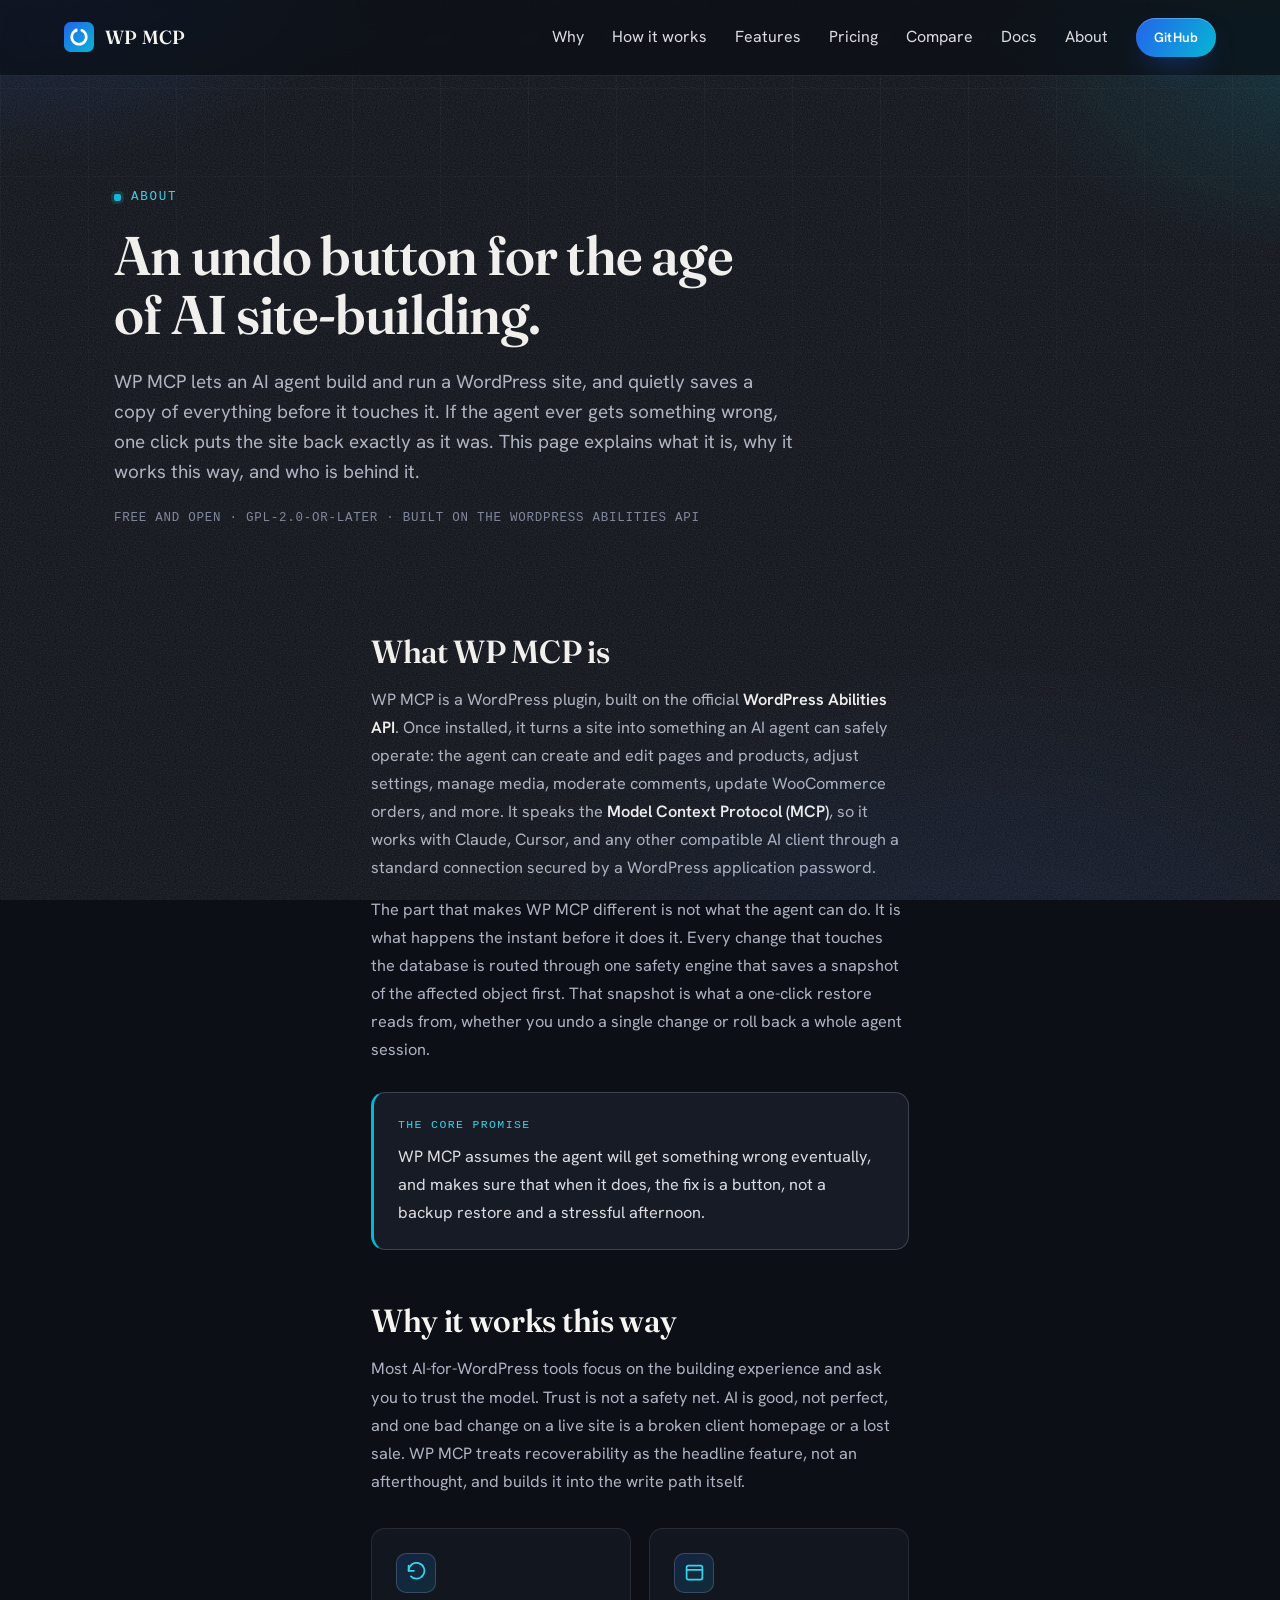
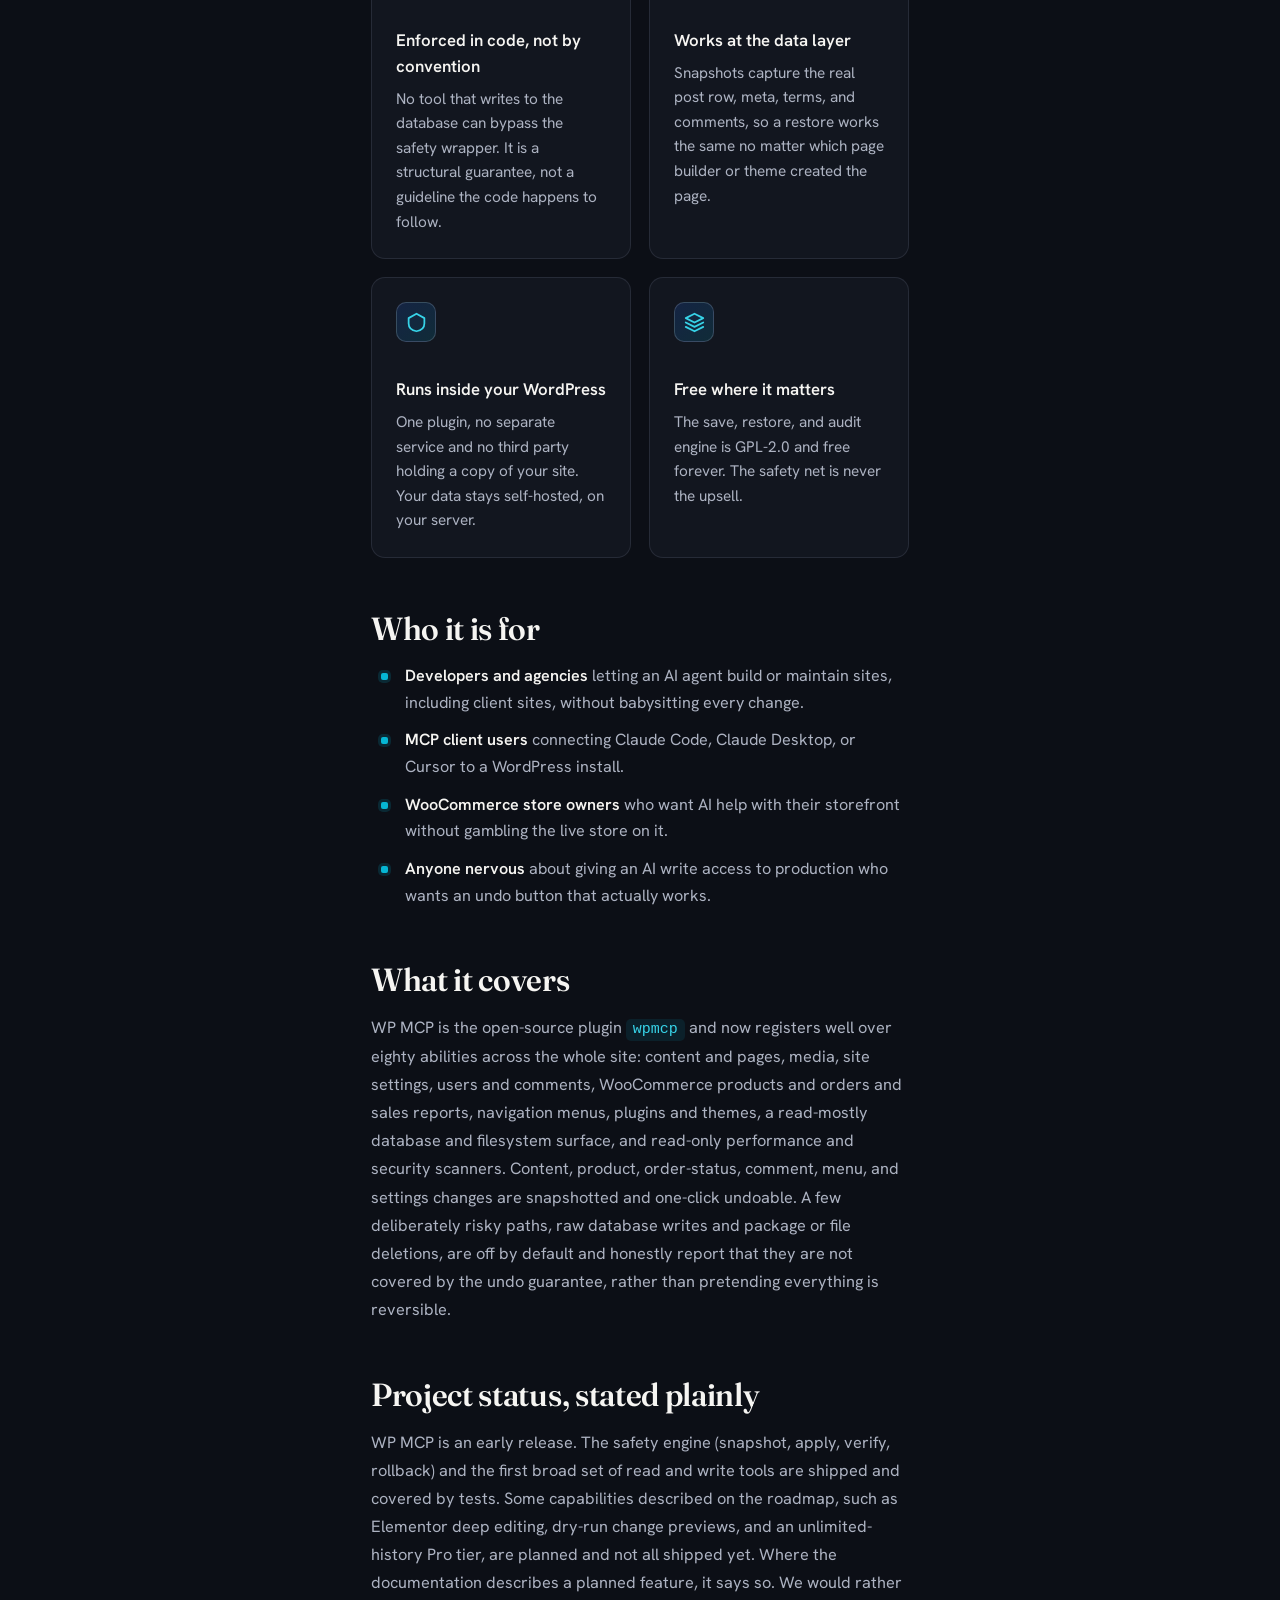
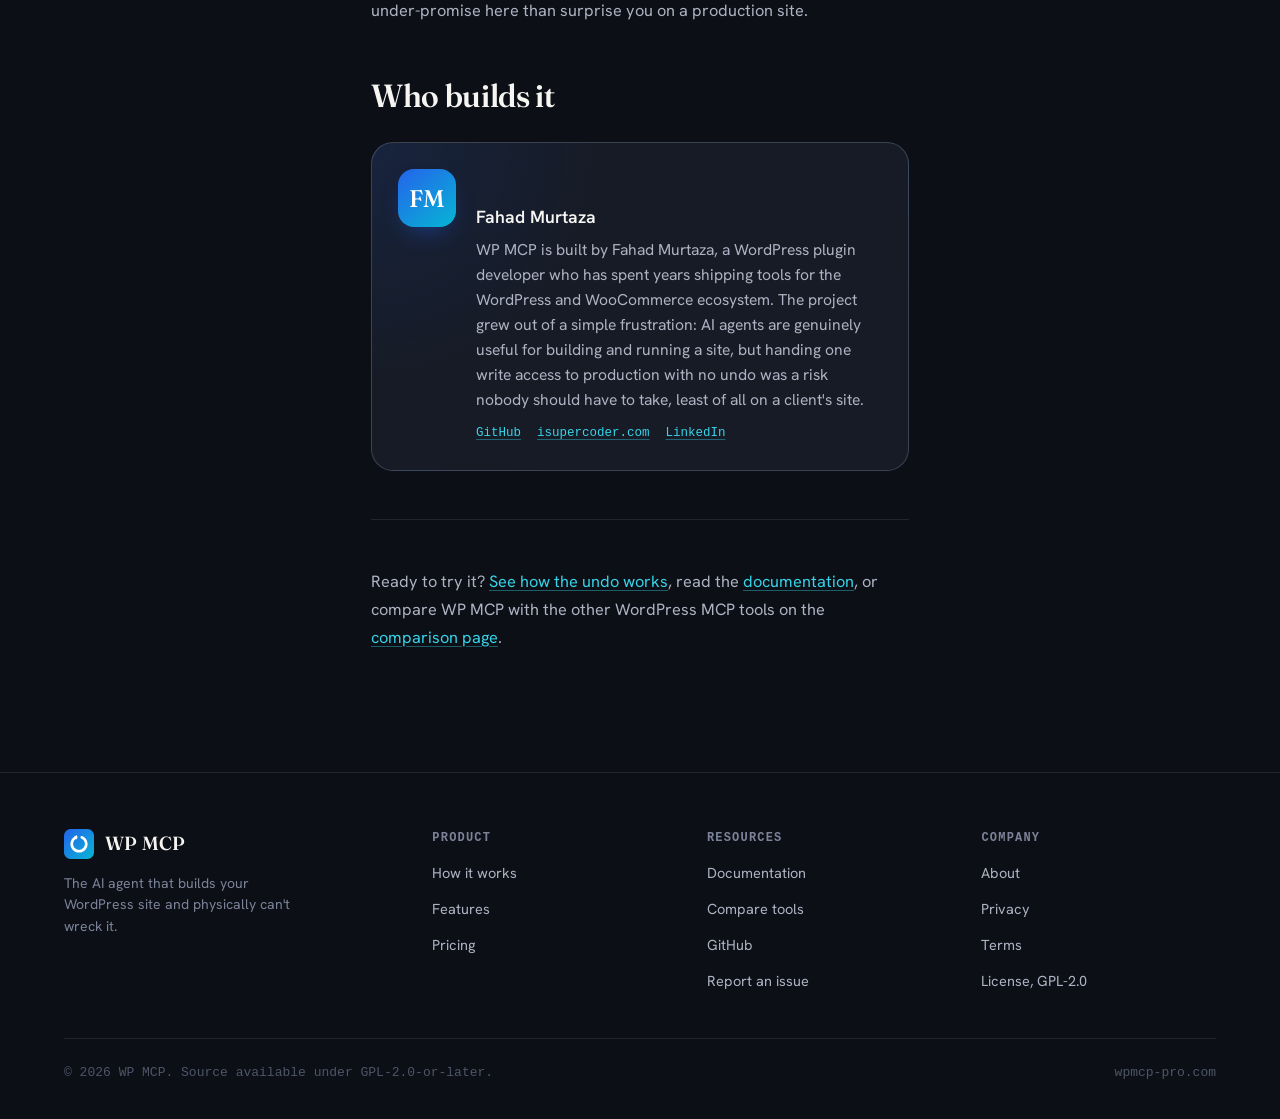
==== commit bb00fc1a: "rebrand(site): Dukandar -> WP MCP, retarget copy to wpmcp-pro.com Product name, domain, GitHub org (" ====
--- a/about.html
+++ b/about.html
@@ -6,10 +6,10 @@
 <meta name="author" content="Fahad Murtaza">
 
 <!-- SEO -->
-<title>About Dukandar: an undoable AI assistant for WordPress and WooCommerce</title>
-<meta name="description" content="What Dukandar is, why it exists, and who builds it. Dukandar lets an AI assistant run your WordPress or WooCommerce store while saving a copy of everything before it changes, so any change can be undone with one click.">
-<meta name="keywords" content="about Dukandar, wpmcp, Fahad Murtaza, safe AI for WordPress, WooCommerce AI plugin, MCP WordPress, undoable AI changes">
-<link rel="canonical" href="https://getdukandar.com/about.html">
+<title>About WP MCP: an undoable AI agent for WordPress</title>
+<meta name="description" content="What WP MCP is, why it exists, and who builds it. WP MCP lets an AI agent build and run a WordPress site while saving a copy of everything before it changes, so any change can be undone with one click.">
+<meta name="keywords" content="about WP MCP, wpmcp, Fahad Murtaza, safe AI for WordPress, WordPress MCP plugin, MCP WordPress, WordPress Abilities API, undoable AI changes">
+<link rel="canonical" href="https://wpmcp-pro.com/about.html">
 
 <!-- Favicons -->
 <link rel="icon" href="/favicon.svg" type="image/svg+xml">
@@ -20,24 +20,24 @@
 
 <!-- Open Graph -->
 <meta property="og:type" content="website">
-<meta property="og:url" content="https://getdukandar.com/about.html">
-<meta property="og:title" content="About Dukandar">
-<meta property="og:description" content="What Dukandar is, why it exists, and who builds it. An AI assistant for WordPress and WooCommerce with a one-click undo built into the core.">
-<meta property="og:image" content="https://getdukandar.com/og-image.png">
-<meta property="og:image:secure_url" content="https://getdukandar.com/og-image.png">
+<meta property="og:url" content="https://wpmcp-pro.com/about.html">
+<meta property="og:title" content="About WP MCP">
+<meta property="og:description" content="What WP MCP is, why it exists, and who builds it. An AI agent for WordPress with a one-click undo built into the core.">
+<meta property="og:image" content="https://wpmcp-pro.com/og-image.png">
+<meta property="og:image:secure_url" content="https://wpmcp-pro.com/og-image.png">
 <meta property="og:image:width" content="1200">
 <meta property="og:image:height" content="630">
 <meta property="og:image:type" content="image/png">
-<meta property="og:image:alt" content="Dukandar, let AI run your shop and undo anything it breaks">
-<meta property="og:site_name" content="Dukandar">
+<meta property="og:image:alt" content="WP MCP, the AI agent that builds your WordPress site and can undo anything it breaks">
+<meta property="og:site_name" content="WP MCP">
 <meta property="og:locale" content="en_US">
 
 <!-- Twitter Card -->
 <meta name="twitter:card" content="summary_large_image">
-<meta name="twitter:title" content="About Dukandar">
-<meta name="twitter:description" content="An AI assistant for WordPress and WooCommerce with a one-click undo built into the core. Free and open, GPL-2.0.">
-<meta name="twitter:image" content="https://getdukandar.com/og-image.png">
-<meta name="twitter:image:alt" content="About Dukandar">
+<meta name="twitter:title" content="About WP MCP">
+<meta name="twitter:description" content="An AI agent for WordPress with a one-click undo built into the core. Free and open, GPL-2.0.">
+<meta name="twitter:image" content="https://wpmcp-pro.com/og-image.png">
+<meta name="twitter:image:alt" content="About WP MCP">
 
 <link rel="stylesheet" href="assets/css/fonts.css">
 <link rel="stylesheet" href="assets/css/brand.css">
@@ -52,7 +52,7 @@
 
 <header class="site-header">
   <div class="site-header-inner">
-    <a class="brand-mark logo-animated" href="index.html" aria-label="Dukandar home">
+    <a class="brand-mark logo-animated" href="index.html" aria-label="WP MCP home">
       <svg class="logo-mark" viewBox="0 0 256 256" fill="none" xmlns="http://www.w3.org/2000/svg" role="img" aria-hidden="true">
         <defs>
           <linearGradient id="hmarkA" x1="0" y1="0" x2="256" y2="256" gradientUnits="userSpaceOnUse">
@@ -66,7 +66,7 @@
         </g>
         <path class="logo-arrow" d="M80 70.5 L110 52 L110 89 Z" fill="#FFFFFF"/>
       </svg>
-      <span data-brand-name>Dukandar</span>
+      <span data-brand-name>WP MCP</span>
     </a>
 
     <button class="nav-toggle" aria-label="Toggle menu" aria-expanded="false">
@@ -78,10 +78,10 @@
       <a href="index.html#how-it-works">How it works</a>
       <a href="index.html#features">Features</a>
       <a href="index.html#pricing">Pricing</a>
-      <a href="dukandar-vs-other-wp-mcp-tools.html">Compare</a>
+      <a href="wp-mcp-vs-other-wordpress-mcp-tools.html">Compare</a>
       <a href="docs.html">Docs</a>
       <a href="about.html" aria-current="page">About</a>
-      <a class="btn btn-primary btn-sm" href="https://github.com/fahdi/wpmcp" data-brand-github>GitHub</a>
+      <a class="btn btn-primary btn-sm" href="https://github.com/wpmcp/wpmcp" data-brand-github>GitHub</a>
     </nav>
   </div>
 </header>
@@ -89,23 +89,23 @@
 <main id="main">
   <div class="page-hero">
     <span class="eyebrow">About</span>
-    <h1>An undo button for the age of AI shopkeeping.</h1>
-    <p class="lede">Dukandar lets an AI assistant build and run your WordPress or WooCommerce store, and quietly saves a copy of everything before it touches it. If the AI ever gets something wrong, one click puts your store back exactly as it was. This page explains what it is, why it works this way, and who is behind it.</p>
+    <h1>An undo button for the age of AI site-building.</h1>
+    <p class="lede">WP MCP lets an AI agent build and run a WordPress site, and quietly saves a copy of everything before it touches it. If the agent ever gets something wrong, one click puts the site back exactly as it was. This page explains what it is, why it works this way, and who is behind it.</p>
     <p class="meta">Free and open &middot; GPL-2.0-or-later &middot; Built on the WordPress Abilities API</p>
   </div>
 
   <div class="prose">
-    <h2>What Dukandar is</h2>
-    <p>Dukandar is a WordPress plugin. Once installed, it turns your site into something an AI assistant can safely operate: the assistant can create and edit pages and products, adjust settings, manage media, moderate comments, update WooCommerce orders, and more. It speaks the <strong>Model Context Protocol (MCP)</strong>, so it works with Claude, Cursor, and other compatible AI clients through a standard connection secured by a WordPress application password.</p>
-    <p>The part that makes Dukandar different is not what the AI can do. It is what happens the instant before it does it. Every change that touches your database is routed through one safety engine that saves a snapshot of the affected object first. That snapshot is what a one-click restore reads from, whether you undo a single change or roll back a whole AI session.</p>
+    <h2>What WP MCP is</h2>
+    <p>WP MCP is a WordPress plugin, built on the official <strong>WordPress Abilities API</strong>. Once installed, it turns a site into something an AI agent can safely operate: the agent can create and edit pages and products, adjust settings, manage media, moderate comments, update WooCommerce orders, and more. It speaks the <strong>Model Context Protocol (MCP)</strong>, so it works with Claude, Cursor, and any other compatible AI client through a standard connection secured by a WordPress application password.</p>
+    <p>The part that makes WP MCP different is not what the agent can do. It is what happens the instant before it does it. Every change that touches the database is routed through one safety engine that saves a snapshot of the affected object first. That snapshot is what a one-click restore reads from, whether you undo a single change or roll back a whole agent session.</p>
 
     <div class="callout">
       <p class="callout-label">The core promise</p>
-      <p>Dukandar assumes the AI will get something wrong eventually, and makes sure that when it does, the fix is a button, not a backup restore and a stressful afternoon.</p>
+      <p>WP MCP assumes the agent will get something wrong eventually, and makes sure that when it does, the fix is a button, not a backup restore and a stressful afternoon.</p>
     </div>
 
     <h2>Why it works this way</h2>
-    <p>Most AI-for-WordPress tools focus on the building experience and ask you to trust the model. Trust is not a safety net. AI is good, not perfect, and one bad change on a live storefront is a lost sale. Dukandar treats recoverability as the headline feature, not an afterthought, and builds it into the write path itself.</p>
+    <p>Most AI-for-WordPress tools focus on the building experience and ask you to trust the model. Trust is not a safety net. AI is good, not perfect, and one bad change on a live site is a broken client homepage or a lost sale. WP MCP treats recoverability as the headline feature, not an afterthought, and builds it into the write path itself.</p>
 
     <div class="about-cards">
       <article class="about-card">
@@ -121,7 +121,7 @@
       <article class="about-card">
         <div class="ac-icon"><svg viewBox="0 0 24 24" fill="none" stroke="currentColor" stroke-width="2" stroke-linecap="round" stroke-linejoin="round"><path d="M12 2 3 7v6c0 5 4 8 9 9 5-1 9-4 9-9V7z"/></svg></div>
         <h3>Runs inside your WordPress</h3>
-        <p>One plugin, no separate service and no third party holding a copy of your store. Your data stays self-hosted, on your server.</p>
+        <p>One plugin, no separate service and no third party holding a copy of your site. Your data stays self-hosted, on your server.</p>
       </article>
       <article class="about-card">
         <div class="ac-icon"><svg viewBox="0 0 24 24" fill="none" stroke="currentColor" stroke-width="2" stroke-linecap="round" stroke-linejoin="round"><path d="M12 2 2 7l10 5 10-5-10-5z"/><path d="M2 17l10 5 10-5"/><path d="M2 12l10 5 10-5"/></svg></div>
@@ -132,24 +132,24 @@
 
     <h2>Who it is for</h2>
     <ul class="bullets">
-      <li><strong>Shop owners</strong> who want AI help with their storefront without gambling their live store on it.</li>
-      <li><strong>Developers and agencies</strong> letting an AI assistant build or maintain sites, including client sites, without babysitting every change.</li>
+      <li><strong>Developers and agencies</strong> letting an AI agent build or maintain sites, including client sites, without babysitting every change.</li>
       <li><strong>MCP client users</strong> connecting Claude Code, Claude Desktop, or Cursor to a WordPress install.</li>
+      <li><strong>WooCommerce store owners</strong> who want AI help with their storefront without gambling the live store on it.</li>
       <li><strong>Anyone nervous</strong> about giving an AI write access to production who wants an undo button that actually works.</li>
     </ul>
 
     <h2>What it covers</h2>
-    <p>Dukandar is built on the open-source plugin <code data-brand-plugin-slug>wpmcp</code> and now registers well over eighty abilities across the whole store: content and pages, media, site and store settings, users and comments, WooCommerce products and orders and sales reports, navigation menus, plugins and themes, a read-mostly database and filesystem surface, and read-only performance and security scanners. Content, product, order-status, comment, menu, and settings changes are snapshotted and one-click undoable. A few deliberately risky paths, raw database writes and package or file deletions, are off by default and honestly report that they are not covered by the undo guarantee, rather than pretending everything is reversible.</p>
+    <p>WP MCP is the open-source plugin <code data-brand-plugin-slug>wpmcp</code> and now registers well over eighty abilities across the whole site: content and pages, media, site settings, users and comments, WooCommerce products and orders and sales reports, navigation menus, plugins and themes, a read-mostly database and filesystem surface, and read-only performance and security scanners. Content, product, order-status, comment, menu, and settings changes are snapshotted and one-click undoable. A few deliberately risky paths, raw database writes and package or file deletions, are off by default and honestly report that they are not covered by the undo guarantee, rather than pretending everything is reversible.</p>
 
     <h2>Project status, stated plainly</h2>
-    <p>Dukandar is an early release. The safety engine (snapshot, apply, verify, rollback) and the first broad set of read and write tools are shipped and covered by tests. Some capabilities described on the roadmap, such as Elementor deep editing, dry-run change previews, and an unlimited-history Pro tier, are planned and not all shipped yet. Where the documentation describes a planned feature, it says so. We would rather under-promise here than surprise you on your own storefront.</p>
+    <p>WP MCP is an early release. The safety engine (snapshot, apply, verify, rollback) and the first broad set of read and write tools are shipped and covered by tests. Some capabilities described on the roadmap, such as Elementor deep editing, dry-run change previews, and an unlimited-history Pro tier, are planned and not all shipped yet. Where the documentation describes a planned feature, it says so. We would rather under-promise here than surprise you on a production site.</p>
 
     <h2>Who builds it</h2>
     <div class="author-block">
       <div class="author-avatar" aria-hidden="true">FM</div>
       <div>
         <h3>Fahad Murtaza</h3>
-        <p>Dukandar is built by Fahad Murtaza, a WordPress plugin developer who has spent years shipping tools for the WordPress and WooCommerce ecosystem. The project grew out of a simple frustration: AI assistants are genuinely useful for running a store, but handing one write access to a live site with no undo was a risk no shop owner should have to take.</p>
+        <p>WP MCP is built by Fahad Murtaza, a WordPress plugin developer who has spent years shipping tools for the WordPress and WooCommerce ecosystem. The project grew out of a simple frustration: AI agents are genuinely useful for building and running a site, but handing one write access to production with no undo was a risk nobody should have to take, least of all on a client's site.</p>
         <div class="author-links">
           <a href="https://github.com/fahdi" rel="noopener">GitHub</a>
           <a href="https://isupercoder.com" rel="noopener">isupercoder.com</a>
@@ -159,7 +159,7 @@
     </div>
 
     <hr>
-    <p>Ready to try it? <a href="index.html">See how the undo works</a>, read the <a href="docs.html">documentation</a>, or compare Dukandar with the other WordPress AI tools on the <a href="dukandar-vs-other-wp-mcp-tools.html">comparison page</a>.</p>
+    <p>Ready to try it? <a href="index.html">See how the undo works</a>, read the <a href="docs.html">documentation</a>, or compare WP MCP with the other WordPress MCP tools on the <a href="wp-mcp-vs-other-wordpress-mcp-tools.html">comparison page</a>.</p>
   </div>
 </main>
 
@@ -180,9 +180,9 @@
           </g>
           <path class="logo-arrow" d="M80 70.5 L110 52 L110 89 Z" fill="#FFFFFF"/>
         </svg>
-        <span data-brand-name>Dukandar</span>
+        <span data-brand-name>WP MCP</span>
       </a>
-      <p>Let AI build and run your online shop, and never fear it breaking your store.</p>
+      <p>The AI agent that builds your WordPress site and physically can't wreck it.</p>
     </div>
     <div class="footer-col">
       <h4>Product</h4>
@@ -196,9 +196,9 @@
       <h4>Resources</h4>
       <ul>
         <li><a href="docs.html">Documentation</a></li>
-        <li><a href="dukandar-vs-other-wp-mcp-tools.html">Compare tools</a></li>
-        <li><a href="https://github.com/fahdi/wpmcp" data-brand-github>GitHub</a></li>
-        <li><a href="https://github.com/fahdi/wpmcp" data-brand-github>Report an issue</a></li>
+        <li><a href="wp-mcp-vs-other-wordpress-mcp-tools.html">Compare tools</a></li>
+        <li><a href="https://github.com/wpmcp/wpmcp" data-brand-github>GitHub</a></li>
+        <li><a href="https://github.com/wpmcp/wpmcp" data-brand-github>Report an issue</a></li>
       </ul>
     </div>
     <div class="footer-col">
@@ -207,13 +207,13 @@
         <li><a href="about.html" aria-current="page">About</a></li>
         <li><a href="privacy.html">Privacy</a></li>
         <li><a href="terms.html">Terms</a></li>
-        <li><a href="https://github.com/fahdi/wpmcp/blob/main/LICENSE">License, GPL-2.0</a></li>
+        <li><a href="https://github.com/wpmcp/wpmcp/blob/main/LICENSE">License, GPL-2.0</a></li>
       </ul>
     </div>
   </div>
   <div class="footer-bottom">
-    <span>&copy; <span data-year>2026</span> <span data-brand-name>Dukandar</span>. Source available under GPL-2.0-or-later.</span>
-    <span data-brand-domain>getdukandar.com</span>
+    <span>&copy; <span data-year>2026</span> <span data-brand-name>WP MCP</span>. Source available under GPL-2.0-or-later.</span>
+    <span data-brand-domain>wpmcp-pro.com</span>
   </div>
 </footer>
 
--- a/assets/css/pages.css
+++ b/assets/css/pages.css
@@ -245,10 +245,10 @@
   vertical-align: bottom;
 }
 
-.cmp-table thead th.is-dukandar {
+.cmp-table thead th.is-wpmcp {
   color: var(--ink-000);
 }
-.cmp-table thead th.is-dukandar small {
+.cmp-table thead th.is-wpmcp small {
   display: block;
   margin-top: 4px;
   font-family: var(--font-sans);
@@ -276,7 +276,7 @@
   line-height: 1.5;
 }
 
-.cmp-table td.col-dukandar {
+.cmp-table td.col-wpmcp {
   color: var(--ink-100);
   background: linear-gradient(180deg, rgba(6,182,212,0.05), rgba(37,99,235,0.03));
   border-left: 1px solid var(--hairline-strong);
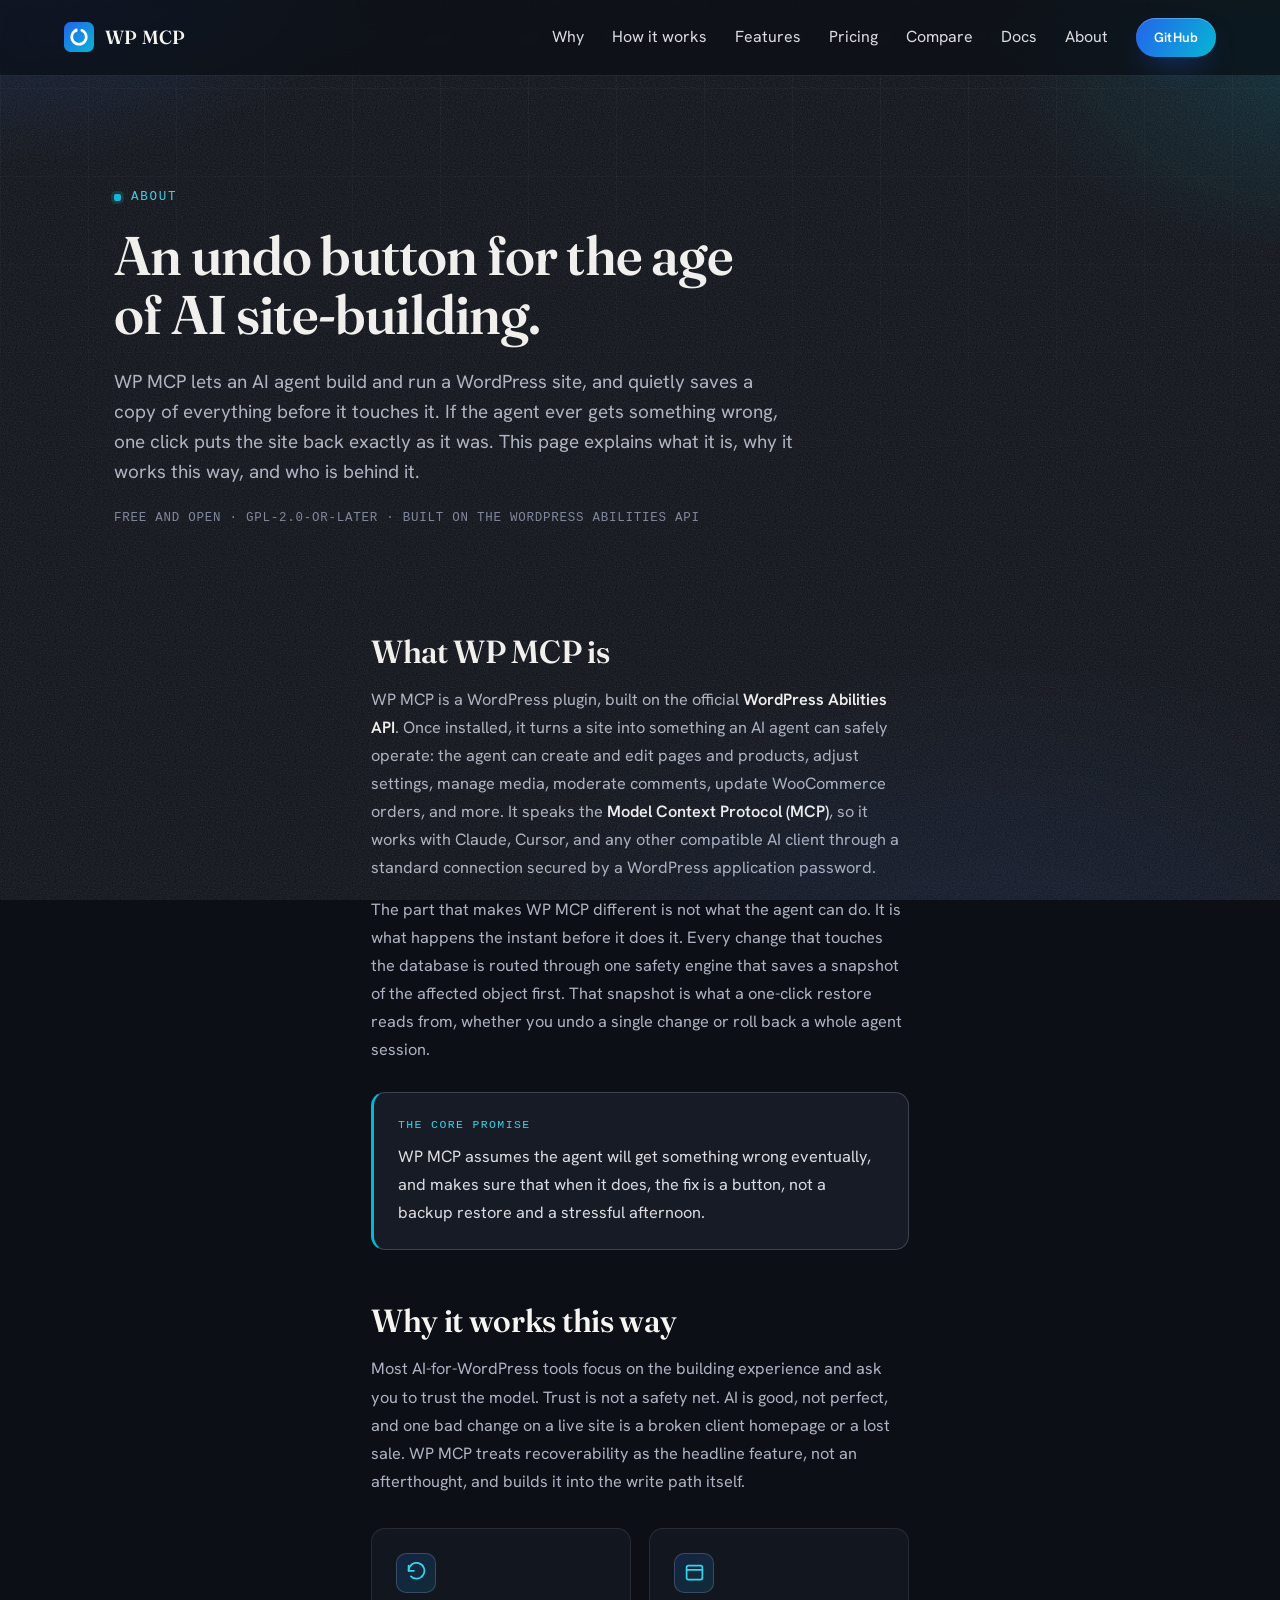
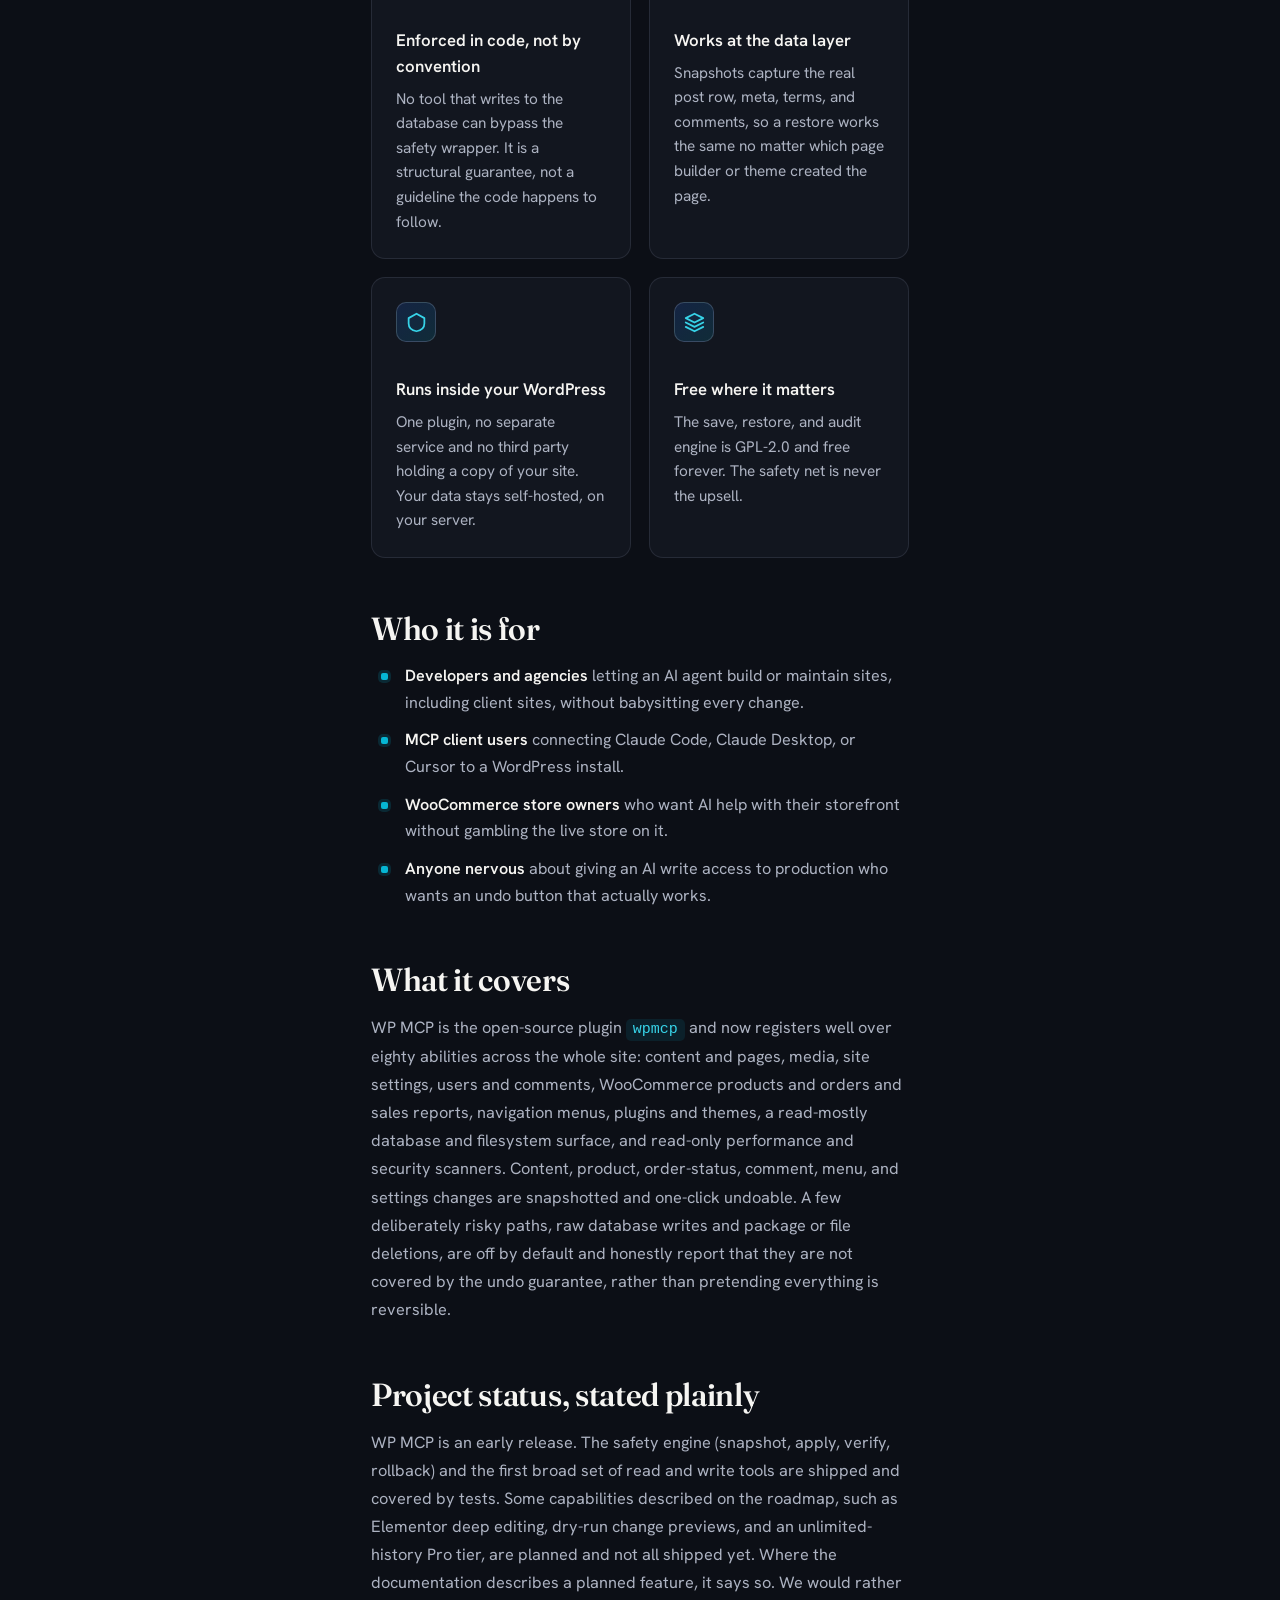
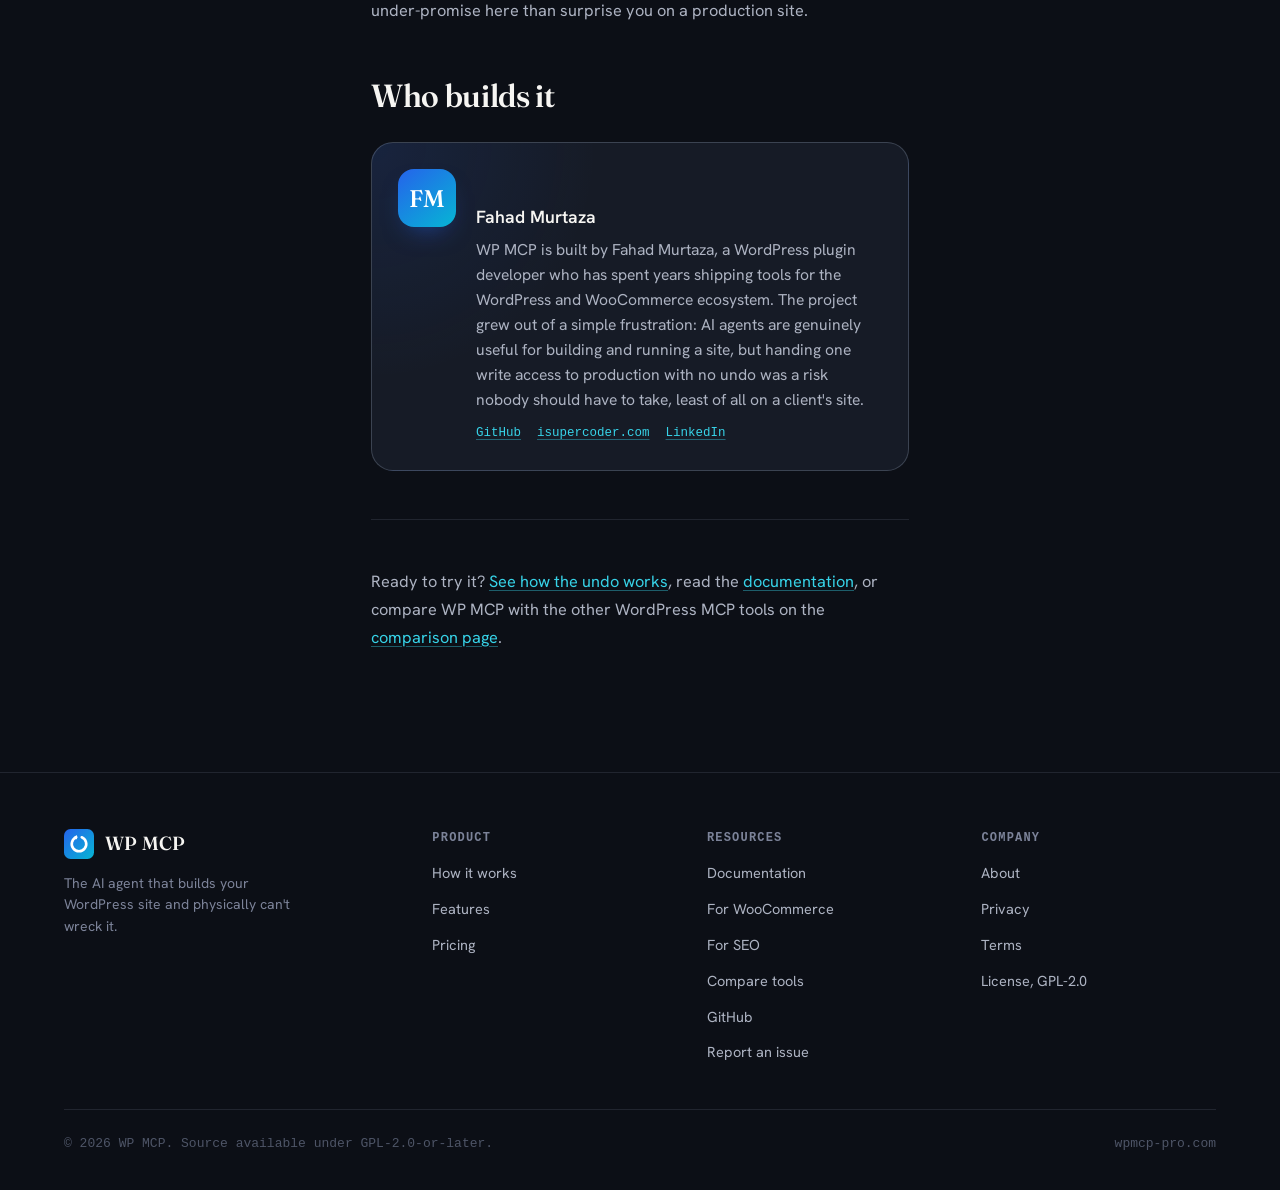
==== commit 4d7e7f9a: "feat(site): vertical landing pages for WooCommerce and SEO Two new self-contained pages reusing the " ====
--- a/about.html
+++ b/about.html
@@ -196,6 +196,8 @@
       <h4>Resources</h4>
       <ul>
         <li><a href="docs.html">Documentation</a></li>
+        <li><a href="mcp-for-woocommerce.html">For WooCommerce</a></li>
+        <li><a href="mcp-for-seo.html">For SEO</a></li>
         <li><a href="wp-mcp-vs-other-wordpress-mcp-tools.html">Compare tools</a></li>
         <li><a href="https://github.com/wpmcp/wpmcp" data-brand-github>GitHub</a></li>
         <li><a href="https://github.com/wpmcp/wpmcp" data-brand-github>Report an issue</a></li>
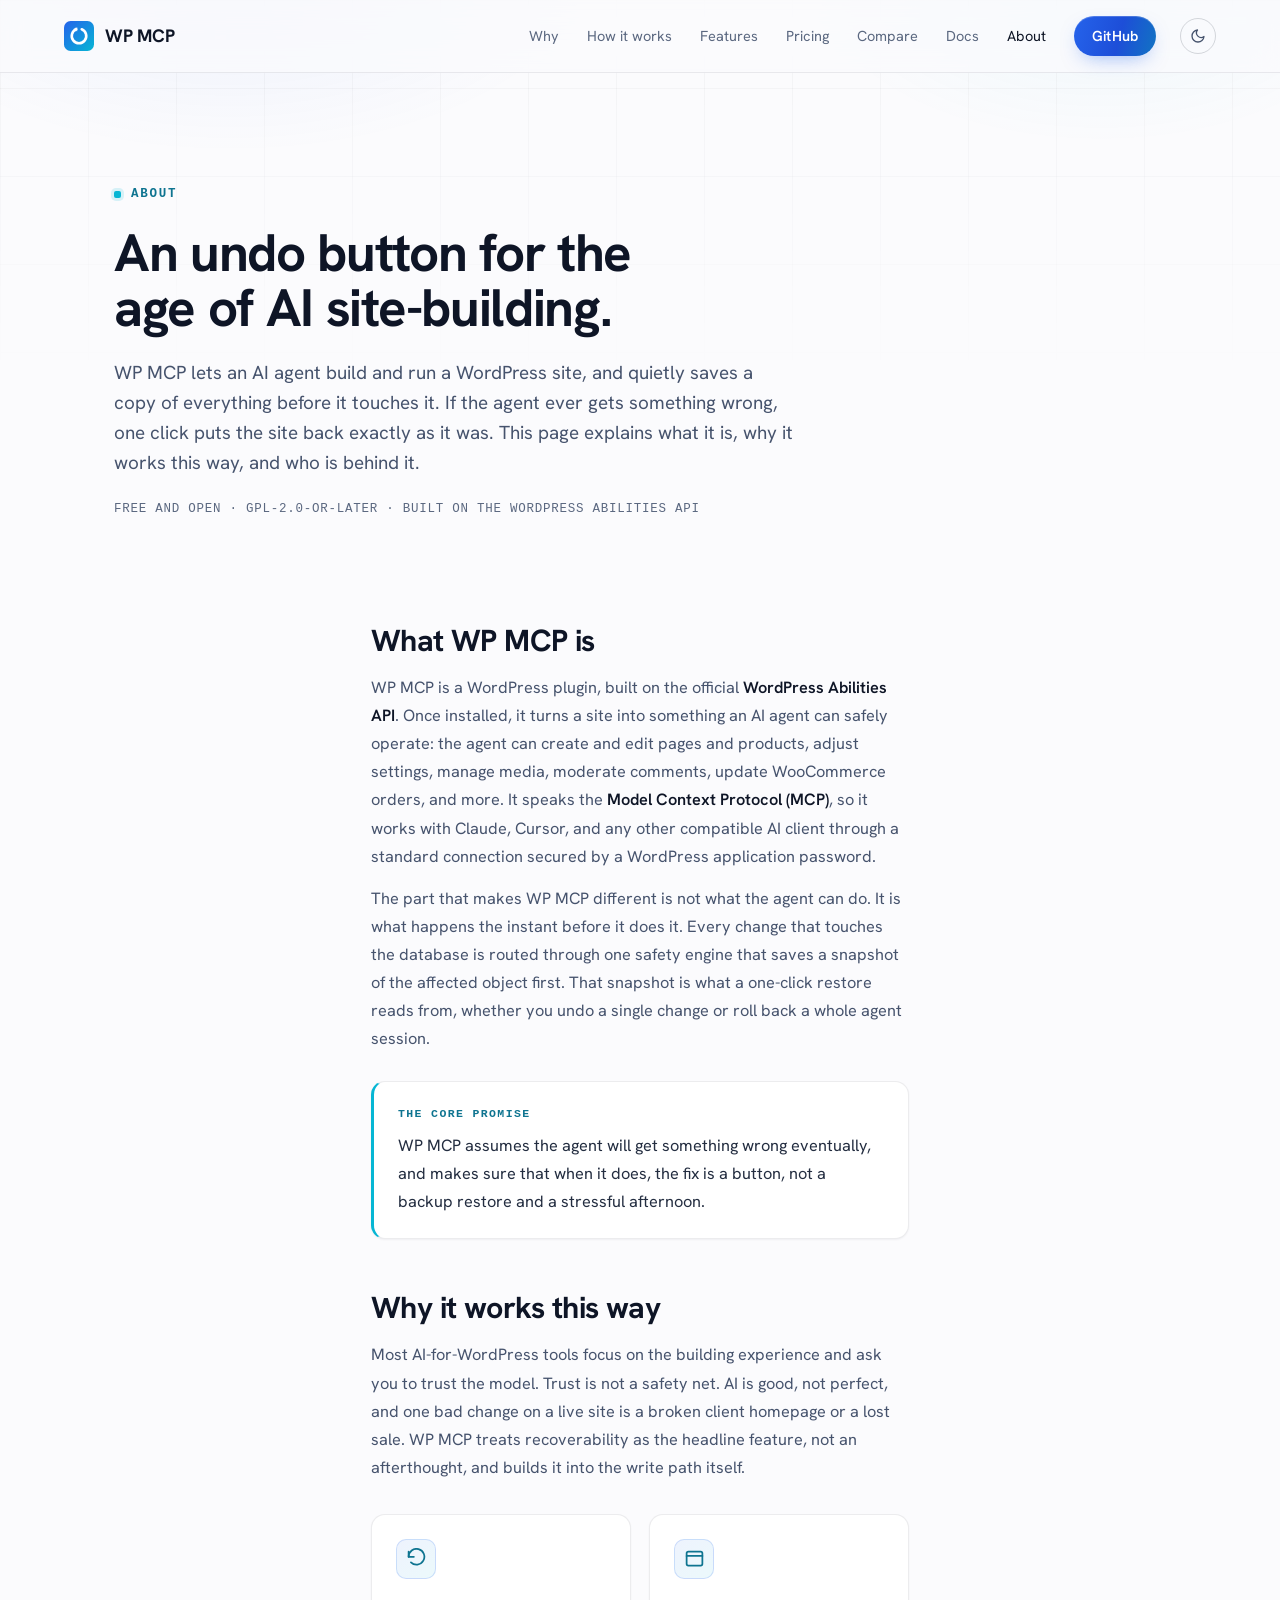
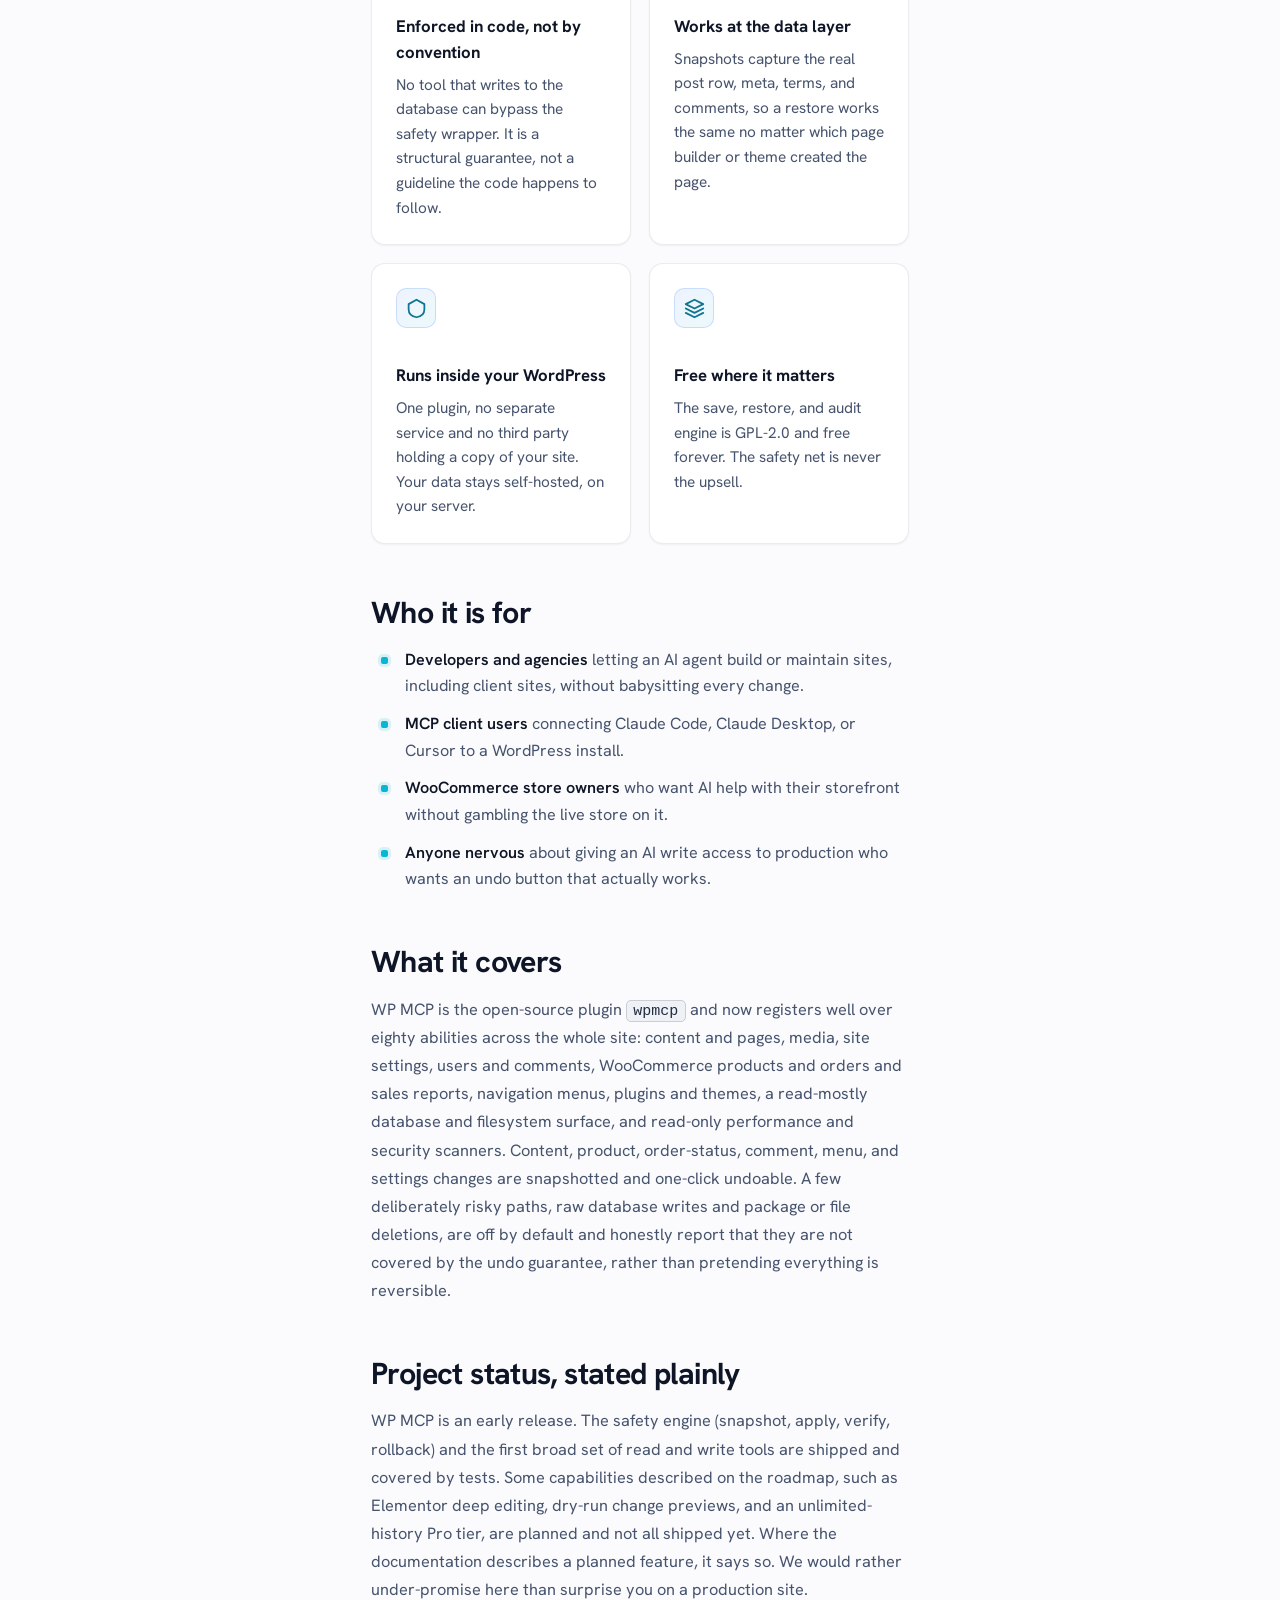
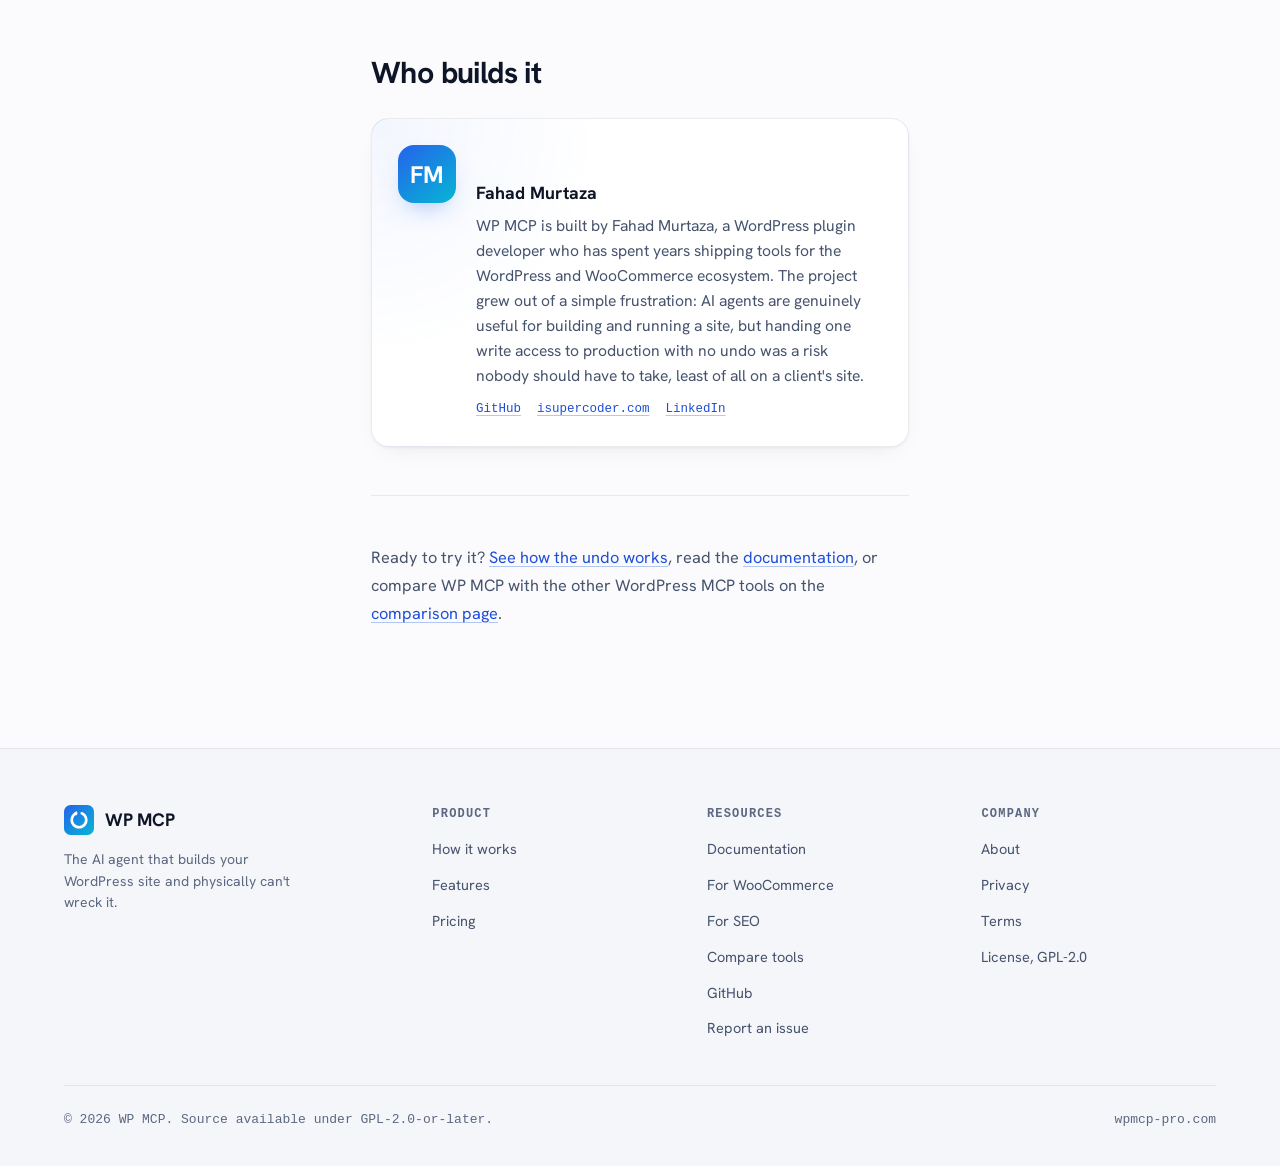
==== commit 82b4f77a: "feat(theme): visitor-facing light/dark switcher on every page Pre-paint inline script in each head s" ====
--- a/about.html
+++ b/about.html
@@ -16,7 +16,17 @@
 <link rel="icon" type="image/png" sizes="32x32" href="/favicon-32.png">
 <link rel="icon" href="/favicon.ico" sizes="any">
 <link rel="apple-touch-icon" href="/apple-touch-icon.png">
-<meta name="theme-color" content="#0c0f16">
+<meta name="theme-color" content="#fbfbfd">
+<script>
+/* Pre-paint theme stamp: light is the default face, a stored choice wins. */
+(function () {
+  var t = "light";
+  try { var s = localStorage.getItem("wpmcp-theme"); if (s === "dark" || s === "light") t = s; } catch (e) {}
+  document.documentElement.setAttribute("data-theme", t);
+  var m = document.querySelector('meta[name="theme-color"]');
+  if (m) m.setAttribute("content", t === "dark" ? "#0c0f16" : "#fbfbfd");
+})();
+</script>
 
 <!-- Open Graph -->
 <meta property="og:type" content="website">
@@ -69,10 +79,6 @@
       <span data-brand-name>WP MCP</span>
     </a>
 
-    <button class="nav-toggle" aria-label="Toggle menu" aria-expanded="false">
-      <svg viewBox="0 0 24 24" fill="none" stroke="currentColor" stroke-width="2" stroke-linecap="round"><path d="M3 6h18M3 12h18M3 18h18"/></svg>
-    </button>
-
     <nav class="nav-links" aria-label="Primary">
       <a href="index.html#problem">Why</a>
       <a href="index.html#how-it-works">How it works</a>
@@ -83,6 +89,16 @@
       <a href="about.html" aria-current="page">About</a>
       <a class="btn btn-primary btn-sm" href="https://github.com/wpmcp/wpmcp" data-brand-github>GitHub</a>
     </nav>
+
+    <div class="header-controls">
+      <button class="theme-toggle" type="button" aria-label="Switch to dark theme">
+        <svg class="icon-moon" viewBox="0 0 24 24" fill="none" stroke="currentColor" stroke-width="2" stroke-linecap="round" stroke-linejoin="round" aria-hidden="true"><path d="M21 12.8A9 9 0 1 1 11.2 3a7 7 0 0 0 9.8 9.8z"/></svg>
+        <svg class="icon-sun" viewBox="0 0 24 24" fill="none" stroke="currentColor" stroke-width="2" stroke-linecap="round" stroke-linejoin="round" aria-hidden="true"><circle cx="12" cy="12" r="4"/><path d="M12 2v2M12 20v2M4.93 4.93l1.41 1.41M17.66 17.66l1.41 1.41M2 12h2M20 12h2M4.93 19.07l1.41-1.41M17.66 6.34l1.41-1.41"/></svg>
+      </button>
+      <button class="nav-toggle" aria-label="Toggle menu" aria-expanded="false">
+        <svg viewBox="0 0 24 24" fill="none" stroke="currentColor" stroke-width="2" stroke-linecap="round" aria-hidden="true"><path d="M3 6h18M3 12h18M3 18h18"/></svg>
+      </button>
+    </div>
   </div>
 </header>
 
--- a/assets/css/brand.css
+++ b/assets/css/brand.css
@@ -1,55 +1,44 @@
 /* ==========================================================================
    BRAND TOKENS, mirrors assets/js/brand.js. Change palette/type here.
+
+   Dual theme. The default (and marketing face) is the light, product-led
+   skin: near-white page, near-black ink, blue→cyan used sparingly as the
+   single accent. The original dark editorial palette lives on under
+   [data-theme="dark"]. A pre-paint inline script in each page's <head>
+   stamps data-theme from localStorage; the header toggle switches it.
+
+   Every stylesheet reads only these variable names, so both themes flow
+   through all pages automatically. The --dk-* scope is the terminal /
+   console / diff panel surface, which is dark in BOTH themes: in light
+   mode it reads as a code-editor window floating on the page.
    ========================================================================== */
 
 :root {
-  /* Brand palette (from product icon) */
+  /* ---- Shared: brand hues, type, rhythm, motion ---- */
   --brand-primary: #2563eb;
+  --brand-primary-deep: #1d4ed8;
   --brand-primary-soft: #4f7df0;
   --brand-accent: #06b6d4;
   --brand-accent-soft: #37d3e8;
 
-  /* Dark background system, kept refined and trustworthy rather than a cold
-     server-room black, so it reads welcoming to a shop owner, not just a
-     developer. A faint warm undertone (not brown, just less blue-black). */
-  --bg-void: #07080d;
-  --bg-base: #0c0f16;
-  --bg-raised: #12161f;
-  --bg-panel: #161b26;
-  --bg-panel-2: #1c222e;
-  --hairline: rgba(160, 172, 194, 0.14);
-  --hairline-strong: rgba(160, 172, 194, 0.27);
-
-  /* Text, warmed a shade off pure blue-gray for friendlier reading */
-  --ink-000: #f6f5f2;
-  --ink-100: #dcdce2;
-  --ink-300: #adb3c2;
-  --ink-500: #7c8399;
-  --ink-700: #4e5567;
-
-  /* Signal colors, slightly warmer/friendlier than clinical status-light hues */
-  --signal-ok: #3ddc9b;
-  --signal-warn: #f2b23e;
-  --signal-danger: #f16a72;
-
   /* Type. No CDNs, no Google Fonts <link>, ever, this stays a strict-CSP,
-     offline-safe, zero-network-call site. Fraunces and Hanken Grotesk are
-     self-hosted instead: subsetted to the exact glyphs this site uses,
-     converted to woff2, and inlined as base64 data URIs in fonts.css, so
-     there is still no external request, just bytes shipped with the page.
-     Display copy gets Fraunces (a warm, editorial serif with real
-     character, the antidote to another Playfair/Inter pairing); UI copy
-     gets Hanken Grotesk (humanist, confident, a little wider than the
-     default-grotesk crowd); code/data keeps a real system monospace,
-     a webfont buys nothing there and only adds weight. */
-  --font-display: "Fraunces Disp", "Iowan Old Style", "Palatino Linotype", Palatino, Georgia, serif;
-  --font-sans: "Hanken Grotesk", "Charter", "Segoe UI Semibold", "Segoe UI", -apple-system, BlinkMacSystemFont, sans-serif;
+     offline-safe, zero-network-call site. Hanken Grotesk is self-hosted:
+     subsetted, converted to woff2, inlined as base64 in fonts.css (weights
+     400 / 600 / 700). Display copy is Hanken Grotesk 700 set tight, big,
+     and confident; it tops out at 700, so headings rely on scale and
+     tracking rather than a synthesized faux-black. Code/data keeps a real
+     system monospace, a webfont buys nothing there. Fraunces stays in
+     fonts.css but is no longer referenced; the serif era is over. */
+  --font-display: "Hanken Grotesk", "Segoe UI Semibold", "Segoe UI", -apple-system, BlinkMacSystemFont, sans-serif;
+  --font-sans: "Hanken Grotesk", "Segoe UI", -apple-system, BlinkMacSystemFont, sans-serif;
   --font-mono: "SFMono-Regular", "Berkeley Mono", Consolas, "Liberation Mono", Menlo, monospace;
+  --display-weight: 700;
+  --display-tracking: -0.025em;
 
   /* Rhythm */
   --radius-sm: 8px;
   --radius-md: 14px;
-  --radius-lg: 22px;
+  --radius-lg: 18px;
   --container: 1180px;
   --edge: clamp(20px, 5vw, 64px);
 
@@ -59,6 +48,121 @@
   --dur-fast: 180ms;
   --dur-med: 420ms;
   --dur-slow: 900ms;
+
+  /* ---- LIGHT THEME (default, also no-JS fallback) ---- */
+
+  /* Accent-colored text on light surfaces needs deeper cousins of the
+     brand hues to clear WCAG AA; raw brand colors stay for gradients,
+     dots, borders, and anything on the dark panels. */
+  --accent-ink: #0e7490;
+  --link-ink: #1d4ed8;
+
+  /* Surfaces */
+  --bg-base: #fbfbfd;   /* page */
+  --bg-raised: #f5f6fa; /* tinted bands */
+  --bg-panel: #ffffff;  /* cards */
+  --bg-panel-2: #eef1f6;/* chips, hovers */
+  --card-hover: #fafbfe;
+  --hairline: rgba(17, 24, 39, 0.08);
+  --hairline-strong: rgba(17, 24, 39, 0.16);
+  --header-bg: rgba(251, 251, 253, 0.82);
+
+  /* Ink. 000 headings, 100 strong body, 300 body/muted (7.5:1),
+     500 soft muted (5.4:1), 700 decorative only. */
+  --ink-000: #0e1526;
+  --ink-100: #232d40;
+  --ink-300: #46536d;
+  --ink-500: #5b6880;
+  --ink-700: #77839c;
+
+  /* Dark panel scope: terminals, consoles, diffs. A refined navy. */
+  --bg-void: #0a0e18;   /* deepest: diff blocks, code */
+  --dk-bg: #0e1320;     /* panel body */
+  --dk-panel: #151b2a;  /* panel top sheen */
+  --dk-panel-2: #1a2133;
+  --dk-ink: #e8ebf4;
+  --dk-muted: #9aa4bd;
+  --dk-faint: #7e89a4;
+  --dk-hairline: rgba(232, 235, 244, 0.08);
+  --dk-hairline-strong: rgba(232, 235, 244, 0.16);
+  --panel-border: rgba(15, 23, 42, 0.9); /* edge of a dark panel on light */
+
+  /* Signal colors. Raw values read well on the dark panels; the -ink
+     variants are the AA-safe versions for the theme's own surfaces. */
+  --signal-ok: #3ddc9b;
+  --signal-warn: #f2b23e;
+  --signal-danger: #f16a72;
+  --ok-ink: #047857;
+  --warn-ink: #a16207;
+  --danger-ink: #b91c1c;
+
+  /* Atmosphere + accents */
+  --atmo-blue: rgba(37, 99, 235, 0.07);
+  --atmo-cyan: rgba(6, 182, 212, 0.06);
+  --grid-line: rgba(17, 24, 39, 0.05);
+  --tint-band: rgba(37, 99, 235, 0.025);
+  --cta-glow: rgba(37, 99, 235, 0.07);
+  --grad-from: #2563eb;
+  --grad-to: #0891b2;
+  --focus-ring: #2563eb;
+  --scroll-thumb: #cdd4e0;
+
+  /* Card shadows: small and soft, never smoky */
+  --shadow-sm: 0 1px 2px rgba(16, 24, 40, 0.05);
+  --shadow-card: 0 1px 3px rgba(16, 24, 40, 0.05), 0 10px 28px -14px rgba(16, 24, 40, 0.10);
+  --shadow-panel: 0 1px 2px rgba(15, 23, 42, 0.20), 0 28px 56px -24px rgba(15, 23, 42, 0.32);
+  --shadow-pre: 0 1px 2px rgba(15, 23, 42, 0.15), 0 14px 30px -18px rgba(15, 23, 42, 0.25);
+}
+
+/* ---- DARK THEME (the original editorial palette) ---- */
+:root[data-theme="dark"] {
+  --accent-ink: #37d3e8;
+  --link-ink: #37d3e8;
+
+  --bg-base: #0c0f16;
+  --bg-raised: #12161f;
+  --bg-panel: #161b26;
+  --bg-panel-2: #1c222e;
+  --card-hover: #1c222e;
+  --hairline: rgba(160, 172, 194, 0.14);
+  --hairline-strong: rgba(160, 172, 194, 0.27);
+  --header-bg: rgba(10, 14, 20, 0.72);
+
+  --ink-000: #f6f5f2;
+  --ink-100: #dcdce2;
+  --ink-300: #adb3c2;
+  --ink-500: #7c8399;
+  --ink-700: #4e5567;
+
+  --bg-void: #07080d;
+  --dk-bg: #12161f;
+  --dk-panel: #161b26;
+  --dk-panel-2: #1c222e;
+  --dk-ink: #dcdce2;
+  --dk-muted: #adb3c2;
+  --dk-faint: #7c8399;
+  --dk-hairline: rgba(160, 172, 194, 0.14);
+  --dk-hairline-strong: rgba(160, 172, 194, 0.27);
+  --panel-border: rgba(160, 172, 194, 0.27);
+
+  --ok-ink: #3ddc9b;
+  --warn-ink: #f2b23e;
+  --danger-ink: #f16a72;
+
+  --atmo-blue: rgba(37, 99, 235, 0.24);
+  --atmo-cyan: rgba(6, 182, 212, 0.16);
+  --grid-line: rgba(160, 172, 194, 0.10);
+  --tint-band: rgba(160, 172, 194, 0.03);
+  --cta-glow: rgba(37, 99, 235, 0.22);
+  --grad-from: #4f7df0;
+  --grad-to: #37d3e8;
+  --focus-ring: #37d3e8;
+  --scroll-thumb: #1c222e;
+
+  --shadow-sm: 0 1px 2px rgba(0, 0, 0, 0.25);
+  --shadow-card: 0 1px 3px rgba(0, 0, 0, 0.25), 0 16px 36px -20px rgba(0, 0, 0, 0.5);
+  --shadow-panel: 0 40px 80px -40px rgba(0, 0, 0, 0.7);
+  --shadow-pre: 0 12px 28px -18px rgba(0, 0, 0, 0.55);
 }
 
 @media (prefers-reduced-motion: reduce) {
--- a/assets/css/base.css
+++ b/assets/css/base.css
@@ -17,6 +17,7 @@
   line-height: 1.55;
   -webkit-font-smoothing: antialiased;
   text-rendering: optimizeLegibility;
+  font-synthesis-weight: none;
   overflow-x: hidden;
 }
 
@@ -41,11 +42,11 @@
 
 ::selection {
   background: var(--brand-primary);
-  color: var(--ink-000);
+  color: #fff;
 }
 
 :focus-visible {
-  outline: 2px solid var(--brand-accent-soft);
+  outline: 2px solid var(--focus-ring);
   outline-offset: 3px;
   border-radius: 4px;
 }
@@ -66,7 +67,8 @@
 }
 
 /* ==========================================================================
-   BACKGROUND ATMOSPHERE, grain and gradient mesh, no external assets
+   BACKGROUND ATMOSPHERE, a whisper of the brand gradient at the top of the
+   page plus a faint grid, both fading out fast. Light stays light.
    ========================================================================== */
 
 .atmosphere {
@@ -78,37 +80,23 @@
 }
 
 .atmosphere::before {
-  /* gradient mesh */
   content: "";
   position: absolute;
-  inset: -20%;
+  inset: 0;
   background:
-    radial-gradient(38% 32% at 14% 8%, rgba(37, 99, 235, 0.24), transparent 60%),
-    radial-gradient(30% 28% at 88% 18%, rgba(6, 182, 212, 0.16), transparent 60%),
-    radial-gradient(46% 40% at 70% 92%, rgba(37, 99, 235, 0.10), transparent 65%);
-  filter: blur(10px);
-}
-
-.atmosphere::after {
-  /* film grain via inline SVG noise, tiled */
-  content: "";
-  position: absolute;
-  inset: 0;
-  opacity: 0.5;
-  mix-blend-mode: overlay;
-  background-image: url("data:image/svg+xml;utf8,<svg xmlns='http://www.w3.org/2000/svg' width='120' height='120'><filter id='n'><feTurbulence type='fractalNoise' baseFrequency='0.85' numOctaves='2' stitchTiles='stitch'/><feColorMatrix type='saturate' values='0'/></filter><rect width='100%25' height='100%25' filter='url(%23n)' opacity='0.35'/></svg>");
-  background-size: 120px 120px;
+    radial-gradient(46% 34% at 18% -4%, var(--atmo-blue), transparent 62%),
+    radial-gradient(38% 30% at 86% -2%, var(--atmo-cyan), transparent 60%);
 }
 
 .grid-overlay {
   position: absolute;
   inset: 0;
   background-image:
-    linear-gradient(to right, var(--hairline) 1px, transparent 1px),
-    linear-gradient(to bottom, var(--hairline) 1px, transparent 1px);
+    linear-gradient(to right, var(--grid-line) 1px, transparent 1px),
+    linear-gradient(to bottom, var(--grid-line) 1px, transparent 1px);
   background-size: 88px 88px;
-  mask-image: linear-gradient(to bottom, rgba(0,0,0,0.7) 0%, transparent 62%);
-  opacity: 0.5;
+  mask-image: linear-gradient(to bottom, rgba(0,0,0,0.8) 0%, transparent 42%);
+  -webkit-mask-image: linear-gradient(to bottom, rgba(0,0,0,0.8) 0%, transparent 42%);
 }
 
 /* ==========================================================================
@@ -136,7 +124,8 @@
   font-size: 12.5px;
   letter-spacing: 0.14em;
   text-transform: uppercase;
-  color: var(--brand-accent-soft);
+  color: var(--accent-ink);
+  font-weight: 600;
 }
 
 .eyebrow::before {
@@ -145,11 +134,11 @@
   height: 7px;
   border-radius: 2px;
   background: var(--brand-accent);
-  box-shadow: 0 0 0 3px rgba(6, 182, 212, 0.18);
+  box-shadow: 0 0 0 3px rgba(6, 182, 212, 0.15);
 }
 
 .text-gradient {
-  background: linear-gradient(100deg, var(--brand-primary-soft), var(--brand-accent-soft) 70%);
+  background: linear-gradient(100deg, var(--grad-from), var(--grad-to) 78%);
   -webkit-background-clip: text;
   background-clip: text;
   color: transparent;
@@ -172,32 +161,36 @@
   white-space: nowrap;
 }
 
+/* Blue carries the button, cyan only kisses the trailing edge, so the white
+   label always sits on the AA-safe blue half of the gradient. */
 .btn-primary {
-  background: linear-gradient(120deg, var(--brand-primary), var(--brand-accent));
+  background: linear-gradient(105deg, var(--brand-primary), var(--brand-primary-deep) 55%, #0891b2 135%);
   color: #fff;
-  box-shadow: 0 1px 0 rgba(255,255,255,0.25) inset, 0 12px 30px -12px rgba(37, 99, 235, 0.65);
+  box-shadow: 0 1px 0 rgba(255,255,255,0.2) inset, 0 8px 20px -8px rgba(37, 99, 235, 0.5);
 }
 .btn-primary:hover {
   transform: translateY(-2px);
-  box-shadow: 0 1px 0 rgba(255,255,255,0.3) inset, 0 18px 36px -12px rgba(6, 182, 212, 0.55);
+  box-shadow: 0 1px 0 rgba(255,255,255,0.25) inset, 0 14px 28px -10px rgba(37, 99, 235, 0.55);
 }
 .btn-primary:active { transform: translateY(0); }
 
 .btn-ghost {
-  background: rgba(255,255,255,0.03);
+  background: var(--bg-panel);
   border: 1px solid var(--hairline-strong);
   color: var(--ink-100);
+  box-shadow: var(--shadow-sm);
 }
 .btn-ghost:hover {
-  border-color: var(--brand-accent-soft);
-  background: rgba(6, 182, 212, 0.06);
+  border-color: var(--brand-primary);
+  color: var(--link-ink);
   transform: translateY(-2px);
 }
 
 .btn-sm { padding: 9px 18px; font-size: 13.5px; }
 
 /* ==========================================================================
-   CODE / MONO CHROME
+   CODE / MONO CHROME. Code blocks stay dark: a small editor window
+   floating on the light page.
    ========================================================================== */
 
 code, pre, .mono {
@@ -208,13 +201,14 @@
   margin: 0;
   padding: 20px 22px;
   background: var(--bg-void);
-  border: 1px solid var(--hairline);
+  border: 1px solid var(--panel-border);
   border-radius: var(--radius-md);
   overflow-x: auto;
   font-size: 13.5px;
   line-height: 1.7;
-  color: var(--ink-100);
+  color: var(--dk-ink);
   position: relative;
+  box-shadow: var(--shadow-pre);
 }
 
 /* A soft fade on the trailing edge hints a long command scrolls further,
@@ -234,10 +228,12 @@
   font-size: 0.92em;
 }
 
+/* Inline code: the light-gray mono chip */
 :not(pre) > code {
-  background: rgba(6, 182, 212, 0.1);
-  color: var(--brand-accent-soft);
-  padding: 0.15em 0.45em;
+  background: var(--bg-panel-2);
+  border: 1px solid var(--hairline-strong);
+  color: var(--ink-100);
+  padding: 0.12em 0.42em;
   border-radius: 5px;
 }
 
@@ -248,7 +244,7 @@
 ::-webkit-scrollbar { width: 11px; height: 11px; }
 ::-webkit-scrollbar-track { background: var(--bg-base); }
 ::-webkit-scrollbar-thumb {
-  background: var(--bg-panel-2);
+  background: var(--scroll-thumb);
   border-radius: 8px;
   border: 2px solid var(--bg-base);
 }
--- a/assets/css/site.css
+++ b/assets/css/site.css
@@ -6,10 +6,10 @@
   position: sticky;
   top: 0;
   z-index: 50;
-  padding: 18px var(--edge);
-  background: rgba(10, 14, 20, 0.72);
-  backdrop-filter: blur(14px) saturate(140%);
-  -webkit-backdrop-filter: blur(14px) saturate(140%);
+  padding: 16px var(--edge);
+  background: var(--header-bg);
+  backdrop-filter: blur(14px) saturate(160%);
+  -webkit-backdrop-filter: blur(14px) saturate(160%);
   border-bottom: 1px solid var(--hairline);
 }
 
@@ -18,19 +18,47 @@
   margin-inline: auto;
   display: flex;
   align-items: center;
-  justify-content: space-between;
   gap: 24px;
 }
+
+.header-controls {
+  display: flex;
+  align-items: center;
+  gap: 10px;
+}
+
+/* Theme switcher: a quiet round button; moon in light mode, sun in dark */
+.theme-toggle {
+  width: 36px;
+  height: 36px;
+  border-radius: 999px;
+  border: 1px solid var(--hairline-strong);
+  display: inline-flex;
+  align-items: center;
+  justify-content: center;
+  color: var(--ink-300);
+  background: transparent;
+  transition: color var(--dur-fast) var(--ease-out), border-color var(--dur-fast) var(--ease-out), transform var(--dur-fast) var(--ease-out);
+}
+.theme-toggle:hover {
+  color: var(--ink-000);
+  border-color: var(--brand-primary);
+  transform: translateY(-1px);
+}
+.theme-toggle svg { width: 16px; height: 16px; }
+.theme-toggle .icon-sun { display: none; }
+:root[data-theme="dark"] .theme-toggle .icon-sun { display: block; }
+:root[data-theme="dark"] .theme-toggle .icon-moon { display: none; }
 
 .brand-mark {
   display: flex;
   align-items: center;
   gap: 11px;
   font-family: var(--font-display);
-  font-weight: 600;
-  font-size: 19px;
+  font-weight: 700;
+  font-size: 18px;
   color: var(--ink-000);
-  letter-spacing: 0.01em;
+  letter-spacing: -0.01em;
 }
 
 .brand-mark svg { width: 30px; height: 30px; flex-shrink: 0; }
@@ -43,7 +71,7 @@
 
 .site-nav a {
   font-size: 14.5px;
-  color: var(--ink-300);
+  color: var(--ink-500);
   transition: color var(--dur-fast) var(--ease-out);
   position: relative;
 }
@@ -64,16 +92,34 @@
 }
 .site-nav a:not(.btn):hover::after { transform: scaleX(1); }
 
-.nav-links { display: flex; align-items: center; gap: 28px; }
+.nav-links { display: flex; align-items: center; gap: 28px; margin-left: auto; }
+
+.nav-links a { font-size: 14.5px; color: var(--ink-500); transition: color var(--dur-fast) var(--ease-out); position: relative; }
+.nav-links a[aria-current="page"] { color: var(--ink-000); }
+.nav-links a:not(.btn):hover { color: var(--ink-000); }
+.nav-links a:not(.btn)::after {
+  content: "";
+  position: absolute;
+  left: 0; right: 0; bottom: -7px;
+  height: 2px;
+  background: linear-gradient(90deg, var(--brand-primary), var(--brand-accent));
+  transform: scaleX(0);
+  transform-origin: left;
+  transition: transform var(--dur-fast) var(--ease-out);
+}
+.nav-links a:not(.btn):hover::after { transform: scaleX(1); }
+.nav-links a.btn { color: #fff; }
 
 .nav-toggle {
   display: none;
   padding: 8px;
+  color: var(--ink-100);
 }
 .nav-toggle svg { width: 22px; height: 22px; }
 
 @media (max-width: 760px) {
   .nav-toggle { display: inline-flex; }
+  .header-controls { margin-left: auto; }
 
   /* backdrop-filter on .site-header creates a containing block for any
      fixed-position descendant, which would otherwise collapse this panel
@@ -107,7 +153,8 @@
     opacity: 1;
     pointer-events: auto;
   }
-  .nav-links a { font-size: 18px; }
+  .nav-links a { font-size: 18px; color: var(--ink-100); }
+  .nav-links a.btn { color: #fff; }
 }
 
 /* ==========================================================================
@@ -116,8 +163,11 @@
 
 .site-footer {
   border-top: 1px solid var(--hairline);
+  background: var(--bg-raised);
   padding: 56px var(--edge) 36px;
   margin-top: 120px;
+  position: relative;
+  z-index: 1;
 }
 
 .footer-grid {
@@ -154,7 +204,7 @@
   color: var(--ink-300);
   transition: color var(--dur-fast) var(--ease-out);
 }
-.footer-col a:hover { color: var(--brand-accent-soft); }
+.footer-col a:hover { color: var(--link-ink); }
 
 .footer-bottom {
   max-width: var(--container);
@@ -166,6 +216,6 @@
   flex-wrap: wrap;
   gap: 12px;
   font-size: 13px;
-  color: var(--ink-700);
+  color: var(--ink-500);
   font-family: var(--font-mono);
 }
--- a/assets/css/pages.css
+++ b/assets/css/pages.css
@@ -14,11 +14,12 @@
 
 .page-hero h1 {
   font-family: var(--font-display);
-  font-size: clamp(2.1rem, 5vw, 3.4rem);
-  line-height: 1.08;
-  letter-spacing: -0.015em;
+  font-weight: var(--display-weight);
+  font-size: clamp(2.1rem, 5vw, 3.3rem);
+  line-height: 1.05;
+  letter-spacing: var(--display-tracking);
   color: var(--ink-000);
-  max-width: 18ch;
+  max-width: 20ch;
 }
 
 .page-hero .lede {
@@ -50,10 +51,11 @@
 
 .prose h2 {
   font-family: var(--font-display);
-  font-size: clamp(1.5rem, 3vw, 2rem);
-  line-height: 1.16;
+  font-weight: var(--display-weight);
+  font-size: clamp(1.5rem, 3vw, 1.9rem);
+  line-height: 1.14;
   color: var(--ink-000);
-  letter-spacing: -0.01em;
+  letter-spacing: -0.02em;
   margin: 52px 0 16px;
   scroll-margin-top: 90px;
 }
@@ -62,6 +64,7 @@
 
 .prose h3 {
   font-family: var(--font-sans);
+  font-weight: 700;
   font-size: 1.16rem;
   color: var(--ink-000);
   margin: 34px 0 10px;
@@ -101,7 +104,7 @@
   height: 7px;
   border-radius: 2px;
   background: var(--brand-accent);
-  box-shadow: 0 0 0 3px rgba(6, 182, 212, 0.16);
+  box-shadow: 0 0 0 3px rgba(6, 182, 212, 0.14);
 }
 
 .prose ol.numbered { counter-reset: n; }
@@ -116,21 +119,22 @@
   border-radius: 6px;
   font-family: var(--font-mono);
   font-size: 11px;
+  font-weight: 600;
   display: grid;
   place-items: center;
-  color: var(--brand-accent-soft);
-  background: rgba(6, 182, 212, 0.1);
-  border: 1px solid rgba(6, 182, 212, 0.28);
+  color: var(--accent-ink);
+  background: rgba(6, 182, 212, 0.08);
+  border: 1px solid rgba(6, 182, 212, 0.3);
 }
 
 .prose a:not(.btn) {
-  color: var(--brand-accent-soft);
+  color: var(--link-ink);
   text-decoration: underline;
   text-underline-offset: 3px;
-  text-decoration-color: rgba(55, 211, 232, 0.4);
+  text-decoration-color: rgba(37, 99, 235, 0.35);
   transition: text-decoration-color var(--dur-fast) var(--ease-out);
 }
-.prose a:not(.btn):hover { text-decoration-color: var(--brand-accent-soft); }
+.prose a:not(.btn):hover { text-decoration-color: var(--link-ink); }
 
 .prose strong { color: var(--ink-000); font-weight: 600; }
 
@@ -146,17 +150,19 @@
   padding: 22px 24px;
   border-radius: var(--radius-md);
   background: var(--bg-panel);
-  border: 1px solid var(--hairline-strong);
+  border: 1px solid var(--hairline);
   border-left: 3px solid var(--brand-accent);
+  box-shadow: var(--shadow-sm);
 }
 .callout p { margin: 8px 0 0; color: var(--ink-100); }
 .callout p:first-child { margin-top: 0; }
 .callout .callout-label {
   font-family: var(--font-mono);
   font-size: 11.5px;
+  font-weight: 600;
   letter-spacing: 0.12em;
   text-transform: uppercase;
-  color: var(--brand-accent-soft);
+  color: var(--accent-ink);
 }
 
 /* ---- About: value cards + author block ---- */
@@ -169,20 +175,21 @@
 .about-card {
   padding: 24px;
   border-radius: var(--radius-md);
-  background: var(--bg-raised);
-  border: 1px solid var(--hairline);
+  background: var(--bg-panel);
+  border: 1px solid var(--hairline);
+  box-shadow: var(--shadow-sm);
 }
 .about-card .ac-icon {
   width: 40px; height: 40px;
   border-radius: 10px;
   display: grid; place-items: center;
-  background: linear-gradient(140deg, rgba(37,99,235,0.18), rgba(6,182,212,0.14));
-  border: 1px solid var(--hairline-strong);
-  color: var(--brand-accent-soft);
+  background: linear-gradient(140deg, rgba(37,99,235,0.08), rgba(6,182,212,0.08));
+  border: 1px solid rgba(37, 99, 235, 0.18);
+  color: var(--accent-ink);
   margin-bottom: 16px;
 }
 .about-card .ac-icon svg { width: 21px; height: 21px; }
-.about-card h3 { font-family: var(--font-sans); font-size: 1.05rem; color: var(--ink-000); margin-bottom: 8px; }
+.about-card h3 { font-family: var(--font-sans); font-weight: 700; font-size: 1.05rem; color: var(--ink-000); margin-bottom: 8px; }
 .about-card p { color: var(--ink-300); font-size: 0.96rem; line-height: 1.6; margin: 0; }
 
 .author-block {
@@ -192,9 +199,10 @@
   padding: 26px;
   border-radius: var(--radius-lg);
   background:
-    radial-gradient(70% 120% at 0% 0%, rgba(37,99,235,0.12), transparent 60%),
+    radial-gradient(70% 120% at 0% 0%, rgba(37,99,235,0.06), transparent 60%),
     var(--bg-panel);
-  border: 1px solid var(--hairline-strong);
+  border: 1px solid var(--hairline);
+  box-shadow: var(--shadow-card);
   margin: 28px 0;
 }
 .author-avatar {
@@ -203,12 +211,13 @@
   border-radius: 16px;
   display: grid; place-items: center;
   font-family: var(--font-display);
+  font-weight: var(--display-weight);
   font-size: 24px;
   color: #fff;
   background: linear-gradient(140deg, var(--brand-primary), var(--brand-accent));
-  box-shadow: 0 12px 26px -12px rgba(37,99,235,0.6);
-}
-.author-block h3 { font-family: var(--font-sans); color: var(--ink-000); font-size: 1.1rem; margin-bottom: 6px; }
+  box-shadow: 0 12px 26px -12px rgba(37,99,235,0.5);
+}
+.author-block h3 { font-family: var(--font-sans); font-weight: 700; color: var(--ink-000); font-size: 1.1rem; margin-bottom: 6px; }
 .author-block p { margin: 0; color: var(--ink-300); font-size: 0.98rem; line-height: 1.6; }
 .author-block .author-links { margin-top: 12px; display: flex; gap: 16px; flex-wrap: wrap; }
 .author-block .author-links a { font-family: var(--font-mono); font-size: 12.5px; }
@@ -221,7 +230,8 @@
   overflow-x: auto;
   border: 1px solid var(--hairline);
   border-radius: var(--radius-md);
-  background: var(--bg-raised);
+  background: var(--bg-panel);
+  box-shadow: var(--shadow-card);
   -webkit-overflow-scrolling: touch;
 }
 
@@ -237,11 +247,12 @@
   padding: 18px 18px;
   font-family: var(--font-mono);
   font-size: 12px;
+  font-weight: 600;
   letter-spacing: 0.06em;
   text-transform: uppercase;
   color: var(--ink-500);
   border-bottom: 1px solid var(--hairline-strong);
-  background: rgba(255,255,255,0.015);
+  background: var(--bg-raised);
   vertical-align: bottom;
 }
 
@@ -255,7 +266,7 @@
   font-size: 11px;
   letter-spacing: 0;
   text-transform: none;
-  color: var(--brand-accent-soft);
+  color: var(--accent-ink);
 }
 
 .cmp-table tbody th {
@@ -278,7 +289,7 @@
 
 .cmp-table td.col-wpmcp {
   color: var(--ink-100);
-  background: linear-gradient(180deg, rgba(6,182,212,0.05), rgba(37,99,235,0.03));
+  background: linear-gradient(180deg, rgba(6,182,212,0.045), rgba(37,99,235,0.03));
   border-left: 1px solid var(--hairline-strong);
   border-right: 1px solid var(--hairline-strong);
 }
@@ -294,8 +305,8 @@
   font-weight: 600;
   font-size: 0.9rem;
 }
-.mark-yes { color: var(--signal-ok); }
-.mark-partial { color: var(--signal-warn); }
+.mark-yes { color: var(--ok-ink); }
+.mark-partial { color: var(--warn-ink); }
 .mark-no { color: var(--ink-500); }
 .mark-yes svg, .mark-no svg, .mark-partial svg { width: 16px; height: 16px; flex-shrink: 0; }
 
@@ -309,21 +320,22 @@
 .contender {
   padding: 22px;
   border-radius: var(--radius-md);
-  background: var(--bg-raised);
-  border: 1px solid var(--hairline);
+  background: var(--bg-panel);
+  border: 1px solid var(--hairline);
+  box-shadow: var(--shadow-sm);
 }
 .contender.is-us {
   background:
-    radial-gradient(80% 120% at 100% 0%, rgba(6,182,212,0.12), transparent 60%),
+    radial-gradient(80% 120% at 100% 0%, rgba(6,182,212,0.06), transparent 60%),
     var(--bg-panel);
-  border-color: var(--hairline-strong);
-}
-.contender h3 { font-family: var(--font-sans); font-size: 1.05rem; color: var(--ink-000); margin-bottom: 4px; }
+  border-color: rgba(37, 99, 235, 0.3);
+}
+.contender h3 { font-family: var(--font-sans); font-weight: 700; font-size: 1.05rem; color: var(--ink-000); margin-bottom: 4px; }
 .contender .c-tag {
-  font-family: var(--font-mono); font-size: 11px; letter-spacing: 0.08em;
+  font-family: var(--font-mono); font-size: 11px; font-weight: 600; letter-spacing: 0.08em;
   text-transform: uppercase; color: var(--ink-500); display: block; margin-bottom: 12px;
 }
-.contender.is-us .c-tag { color: var(--brand-accent-soft); }
+.contender.is-us .c-tag { color: var(--accent-ink); }
 .contender p { color: var(--ink-300); font-size: 0.95rem; line-height: 1.58; margin: 0; }
 
 @media (max-width: 640px) {
--- a/assets/css/logo.css
+++ b/assets/css/logo.css
@@ -66,7 +66,7 @@
   width: 60px;
   height: 60px;
   margin-bottom: 22px;
-  filter: drop-shadow(0 10px 24px rgba(37, 99, 235, 0.35));
+  filter: drop-shadow(0 10px 24px rgba(37, 99, 235, 0.25));
 }
 .hero-logo .logo-mark { width: 100%; height: 100%; }
 
